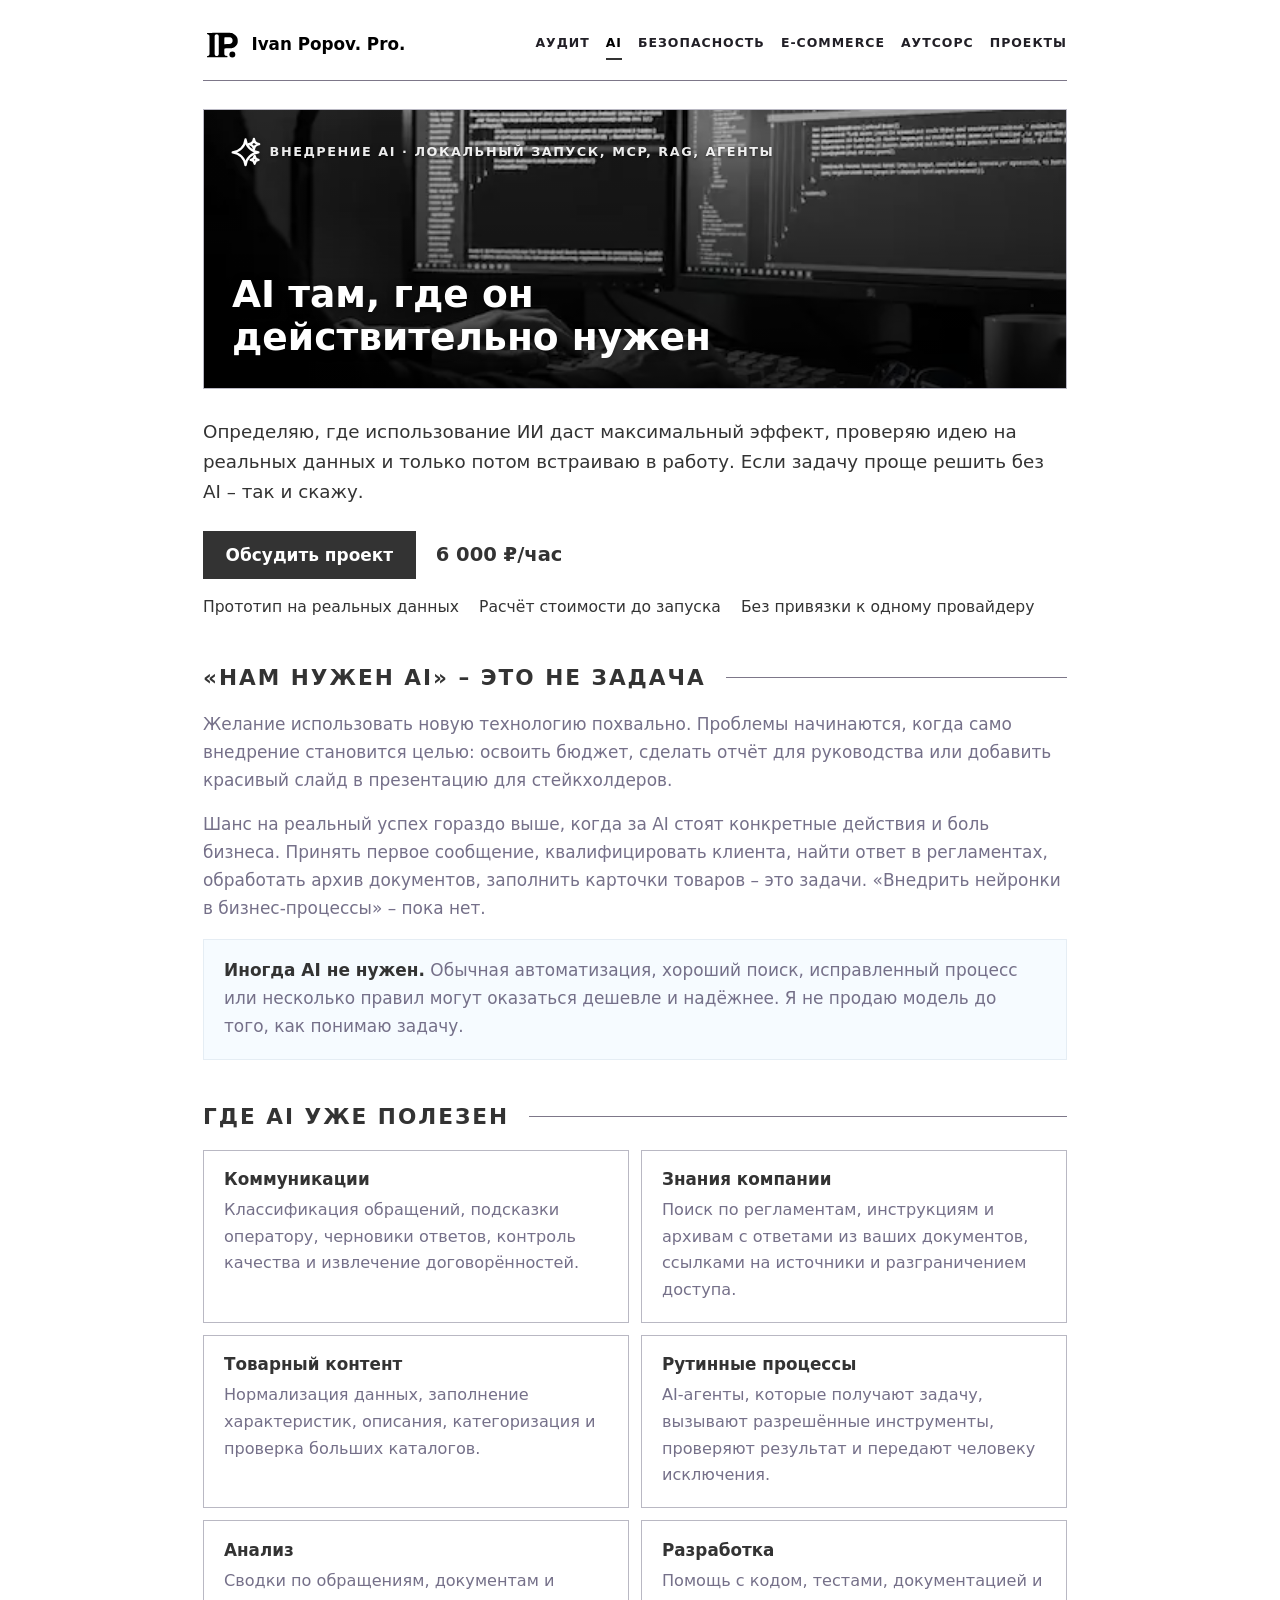
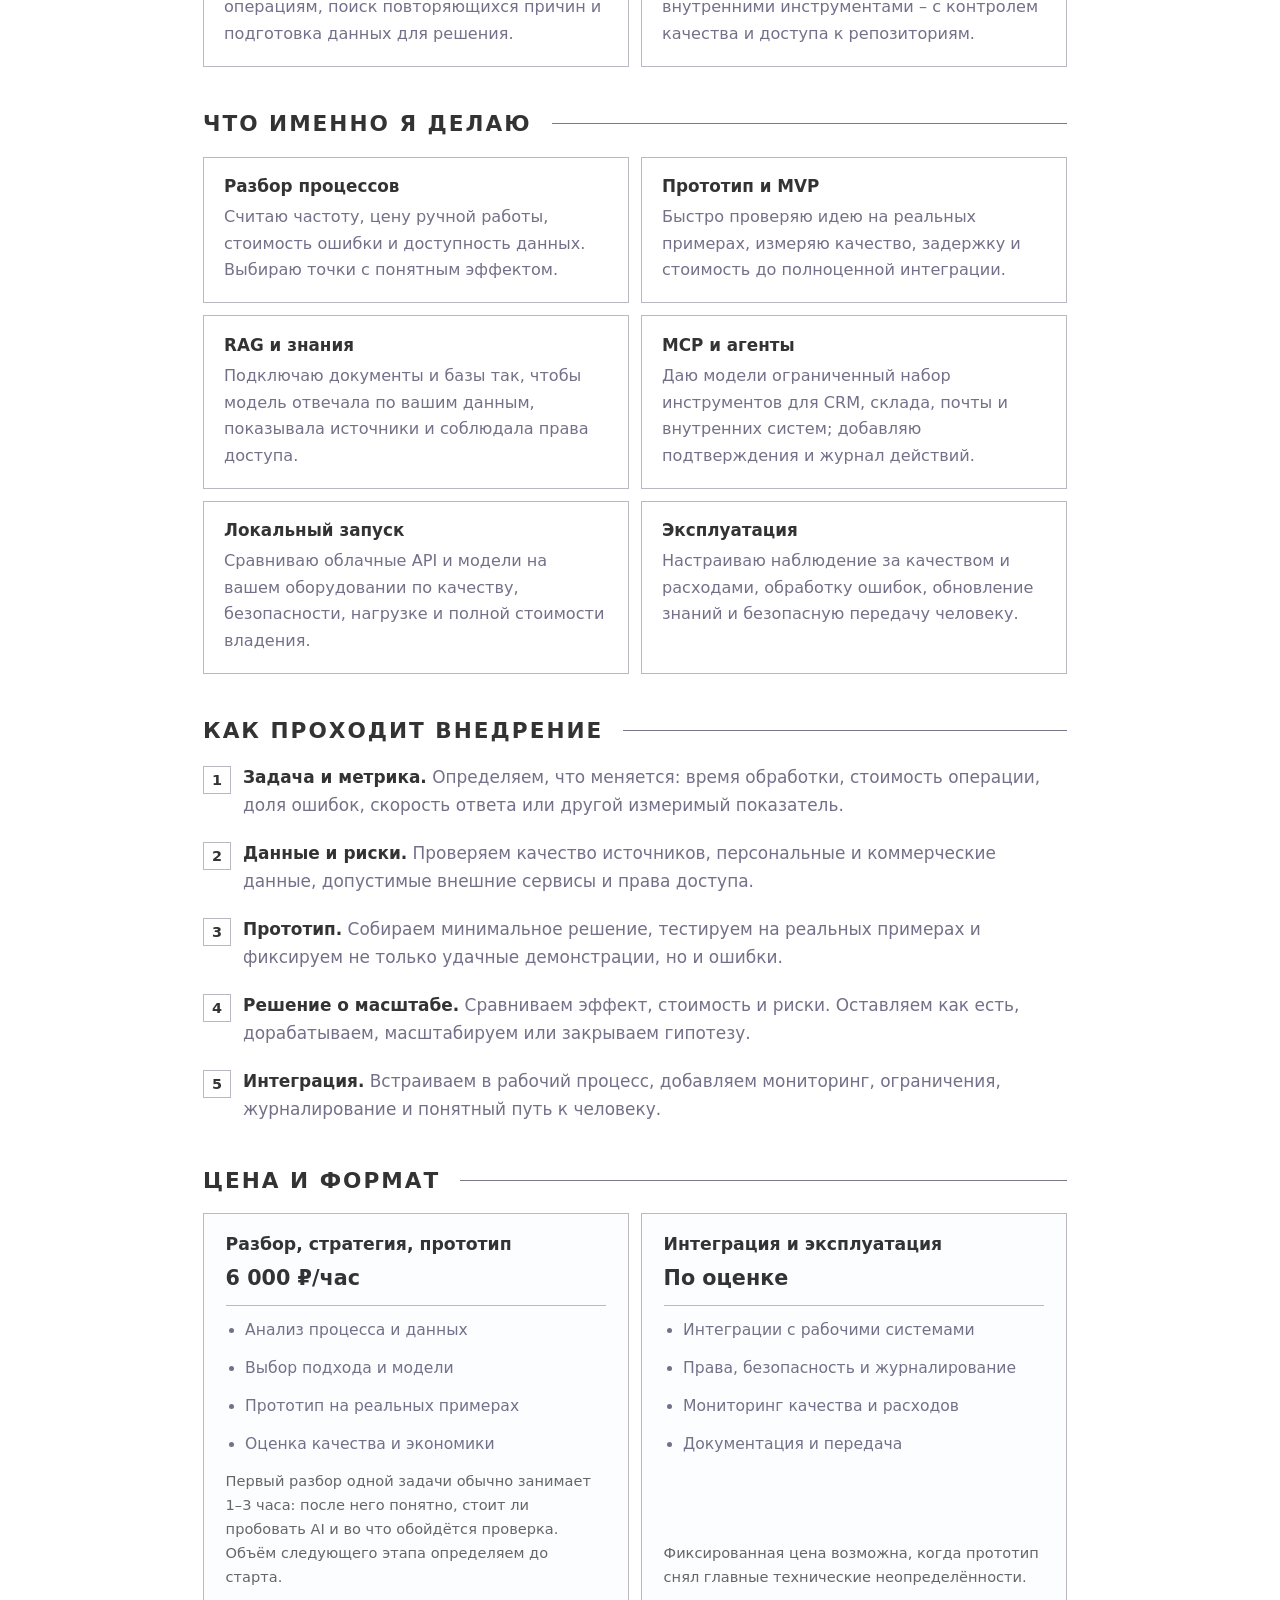
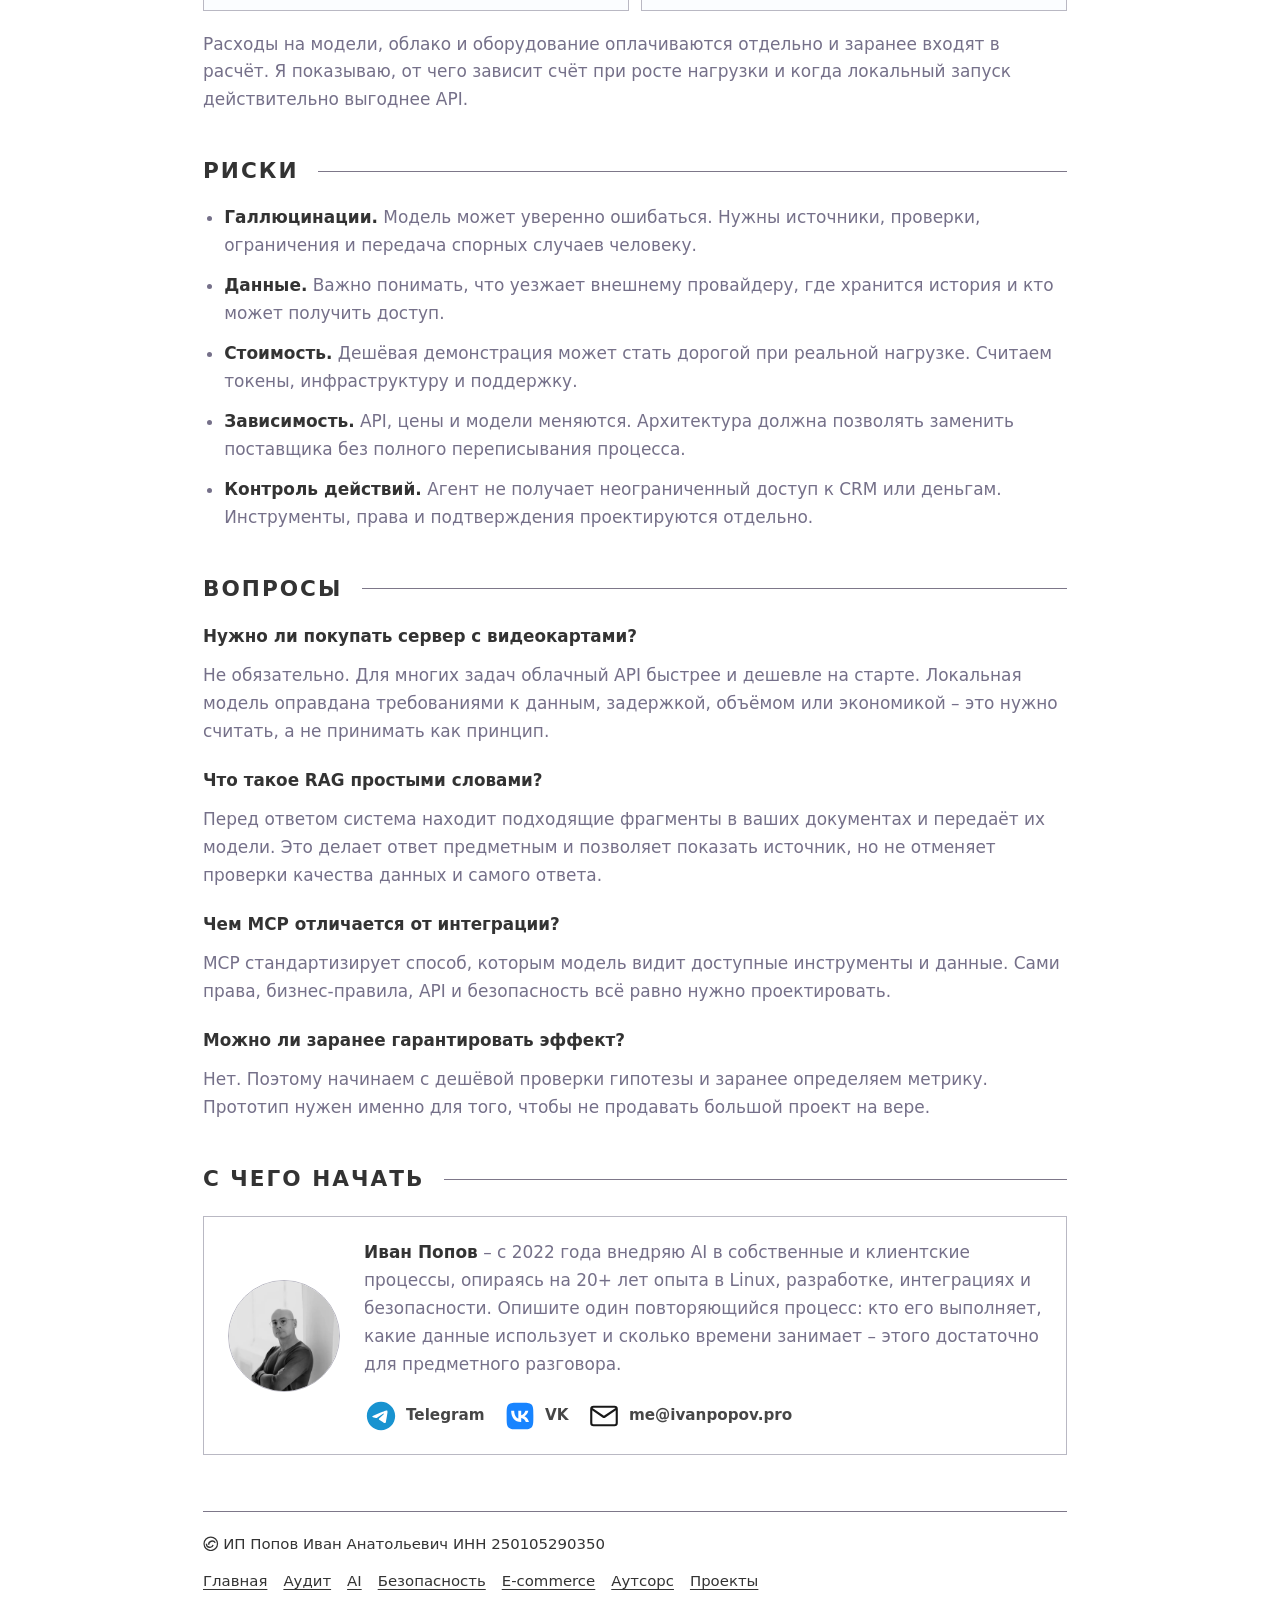
==== ai/index.html @ e6377bc4 "Amend landin texts" ====
<!DOCTYPE html>
<html lang="ru" prefix="og: https://ogp.me/ns#">

<head>
	<meta charset="utf-8">
	<meta name="viewport" content="width=device-width, initial-scale=1, maximum-scale=5">
	<title>AI для бизнеса, который реально работает – ИП Попов</title>
	<meta name="description"
		content="Внедрение ИИ под конкретные бизнес-задачи: сначала анализ сценариев, гипотезы, прототипы и тестирование, и только затем внедрение. Считаем эффект, принимая во внимание не только стоимость и риски, но и дальнейшие планы бизнеса.">
	<meta name="author" content="Иван Анатольевич Попов">
	<meta name="robots" content="noindex, nofollow">
	<link rel="canonical" href="https://ivanpopov.pro/ai/">
	<link rel="icon" href="/favicon.ico?v=9ceaf78d" type="image/x-icon" sizes="any">
	<link rel="apple-touch-icon" href="/static/img/assets/apple-touch-icon.png?v=79300274" sizes="180x180">
	<meta property="og:type" content="website">
	<meta property="og:locale" content="ru_RU">
	<meta property="og:url" content="https://ivanpopov.pro/ai/">
	<meta property="og:title" content="AI для бизнеса: RAG, MCP, агенты под реальные задачи, а не для галочки – ИП Попов">
	<meta property="og:description"
		content="От конкретной бизнес-задачи до работающего AI-инструмента: прототип, данные, интеграция, безопасность и самое главное – экономика.">
	<meta property="og:image" content="https://ivanpopov.pro/static/img/about/og-image-olive-good.jpg">
	<meta property="og:image:type" content="image/jpeg">
	<meta property="og:image:width" content="1200">
	<meta property="og:image:height" content="630">
	<meta property="og:image:alt" content="Иван Попов">
	<meta name="twitter:card" content="summary_large_image">
	<meta name="twitter:title" content="AI для бизнеса – ИП Попов">
	<meta name="twitter:description"
		content="AI: LLM, RAG, MCP и агенты для реальных бизнес-задач, а не просто «чтобы было».">
	<meta name="twitter:image" content="https://ivanpopov.pro/static/img/about/og-image-olive-good.jpg">
	<meta name="twitter:image:alt" content="Иван Попов">
	<link rel="stylesheet" href="/static/css/landing.min.css?v=07a39be1">
</head>

<body>
	<div class="landing-wrap">
		<header class="landing-header">
			<a class="landing-header__brand" href="/">
				<img src="/static/img/assets/ip-dot.svg?v=c075da02" alt="" width="38" height="38" decoding="async">
				<span>Ivan Popov. Pro.</span>
			</a>
			<nav class="landing-header__nav" aria-label="Услуги">
				<a href="/audit/">Аудит</a>
				<a href="/ai/" aria-current="page">AI</a>
				<a href="/security/">Безопасность</a>
				<a href="/ecommerce/">E-commerce</a>
				<a href="/outsource/">Аутсорс</a>
				<a href="/expert/">Проекты</a>
			</nav>
		</header>
		<main>
			<div class="landing-banner">
				<img class="landing-banner__img" src="/static/img/service/sysadmin.webp?v=04595002" alt="" width="640"
					height="320" fetchpriority="high">
				<div class="landing-banner__overlay">
					<div class="landing-banner__top">
						<span class="landing-banner__badge">
							<svg class="landing-banner__icon" xmlns="http://www.w3.org/2000/svg" viewBox="0 0 24 24"
								aria-hidden="true" overflow="visible">
								<g fill="none" stroke="currentColor" stroke-width="2" stroke-linejoin="round">
									<path
										d="M11.6 1.3C12.26 7.24 16.66 11.64 22.6 12.3 16.66 12.96 12.26 17.36 11.6 23.3 10.94 17.36 6.54 12.96 0.6 12.3 6.54 11.64 10.94 7.24 11.6 1.3Z" />
									<path
										d="M18.8 0.7C19.07 3.13 20.87 4.93 23.3 5.2 20.87 5.47 19.07 7.27 18.8 9.7 18.53 7.27 16.73 5.47 14.3 5.2 16.73 4.93 18.53 3.13 18.8 0.7Z" />
									<path
										d="M19.4 15.35C19.6 17.16 20.94 18.5 22.75 18.7 20.94 18.9 19.6 20.24 19.4 22.05 19.2 20.24 17.86 18.9 16.05 18.7 17.86 18.5 19.2 17.16 19.4 15.35Z" />
								</g>
							</svg>
							Внедрение AI · Локальный запуск, MCP, RAG, агенты
						</span>
					</div>
					<h1 class="landing-banner__title">AI там, где он действительно нужен</h1>
				</div>
			</div>

			<section class="landing-section landing-hero">
				<p class="landing-hero__lead">Определяю, где использование ИИ даст максимальный эффект, проверяю идею на
					реальных
					данных и только потом встраиваю в работу. Если задачу проще решить без AI – так и скажу.</p>
				<p class="landing-hero__action">
					<a class="landing-cta" href="https://t.me/ivanpopovpro_bot?start=ai_lead" target="_blank"
						rel="noopener noreferrer">Обсудить проект</a>
					<span class="landing-hero__price">6 000 ₽/час</span>
				</p>
				<div class="landing-meta">
					<span>Прототип на реальных данных</span>
					<span>Расчёт стоимости до запуска</span>
					<span>Без привязки к одному провайдеру</span>
				</div>
			</section>

			<section class="landing-section">
				<h2>«Нам нужен AI» – это не задача</h2>
				<p>Желание использовать новую технологию похвально. Проблемы начинаются, когда само внедрение становится целью:
					освоить бюджет, сделать отчёт для руководства или добавить красивый слайд в презентацию для стейкхолдеров.</p>
				<p>Шанс на реальный успех гораздо выше, когда за AI стоят конкретные действия и боль бизнеса. Принять первое
					сообщение,
					квалифицировать клиента, найти ответ в регламентах, обработать архив документов, заполнить карточки товаров –
					это задачи. «Внедрить нейронки в бизнес-процессы» – пока нет.</p>
				<div class="landing-highlight">
					<p><strong>Иногда AI не нужен.</strong> Обычная автоматизация, хороший поиск, исправленный процесс или
						несколько правил могут оказаться дешевле и надёжнее. Я не продаю модель до того, как понимаю задачу.</p>
				</div>
			</section>

			<section class="landing-section">
				<h2>Где AI уже полезен</h2>
				<div class="landing-cards">
					<article class="landing-card">
						<h3>Коммуникации</h3>
						<p>Классификация обращений, подсказки оператору, черновики ответов, контроль качества и извлечение
							договорённостей.</p>
					</article>
					<article class="landing-card">
						<h3>Знания компании</h3>
						<p>Поиск по регламентам, инструкциям и архивам с ответами из ваших документов, ссылками на источники и
							разграничением доступа.</p>
					</article>
					<article class="landing-card">
						<h3>Товарный контент</h3>
						<p>Нормализация данных, заполнение характеристик, описания, категоризация и проверка больших каталогов.</p>
					</article>
					<article class="landing-card">
						<h3>Рутинные процессы</h3>
						<p>AI-агенты, которые получают задачу, вызывают разрешённые инструменты, проверяют результат и передают
							человеку исключения.</p>
					</article>
					<article class="landing-card">
						<h3>Анализ</h3>
						<p>Сводки по обращениям, документам и операциям, поиск повторяющихся причин и подготовка данных для решения.
						</p>
					</article>
					<article class="landing-card">
						<h3>Разработка</h3>
						<p>Помощь с кодом, тестами, документацией и внутренними инструментами – с контролем качества и доступа к
							репозиториям.</p>
					</article>
				</div>
			</section>

			<section class="landing-section">
				<h2>Что именно я делаю</h2>
				<div class="landing-cards">
					<article class="landing-card">
						<h3>Разбор процессов</h3>
						<p>Считаю частоту, цену ручной работы, стоимость ошибки и доступность данных. Выбираю точки с понятным
							эффектом.</p>
					</article>
					<article class="landing-card">
						<h3>Прототип и MVP</h3>
						<p>Быстро проверяю идею на реальных примерах, измеряю качество, задержку и стоимость до полноценной
							интеграции.</p>
					</article>
					<article class="landing-card">
						<h3>RAG и знания</h3>
						<p>Подключаю документы и базы так, чтобы модель отвечала по вашим данным, показывала источники и соблюдала
							права доступа.</p>
					</article>
					<article class="landing-card">
						<h3>MCP и агенты</h3>
						<p>Даю модели ограниченный набор инструментов для CRM, склада, почты и внутренних систем; добавляю
							подтверждения и журнал действий.</p>
					</article>
					<article class="landing-card">
						<h3>Локальный запуск</h3>
						<p>Сравниваю облачные API и модели на вашем оборудовании по качеству, безопасности, нагрузке и полной
							стоимости владения.</p>
					</article>
					<article class="landing-card">
						<h3>Эксплуатация</h3>
						<p>Настраиваю наблюдение за качеством и расходами, обработку ошибок, обновление знаний и безопасную передачу
							человеку.</p>
					</article>
				</div>
			</section>

			<section class="landing-section">
				<h2>Как проходит внедрение</h2>
				<ol class="landing-steps">
					<li><strong>Задача и метрика.</strong> Определяем, что меняется: время обработки, стоимость операции, доля
						ошибок, скорость ответа или другой измеримый показатель.</li>
					<li><strong>Данные и риски.</strong> Проверяем качество источников, персональные и коммерческие данные,
						допустимые внешние сервисы и права доступа.</li>
					<li><strong>Прототип.</strong> Собираем минимальное решение, тестируем на реальных примерах и фиксируем не
						только удачные демонстрации, но и ошибки.</li>
					<li><strong>Решение о масштабе.</strong> Сравниваем эффект, стоимость и риски. Оставляем как есть,
						дорабатываем, масштабируем или закрываем гипотезу.</li>
					<li><strong>Интеграция.</strong> Встраиваем в рабочий процесс, добавляем мониторинг, ограничения,
						журналирование и понятный путь к человеку.</li>
				</ol>
			</section>

			<section class="landing-section">
				<h2>Цена и формат</h2>
				<div class="landing-package-grid">
					<article class="landing-package">
						<div class="landing-package__head">
							<h3>Разбор, стратегия, прототип</h3>
							<p class="landing-package__price">6 000 ₽/час</p>
						</div>
						<ul class="landing-list">
							<li>Анализ процесса и данных</li>
							<li>Выбор подхода и модели</li>
							<li>Прототип на реальных примерах</li>
							<li>Оценка качества и экономики</li>
						</ul>
						<p class="landing-package__note">Первый разбор одной задачи обычно занимает 1–3 часа: после него понятно,
							стоит ли пробовать AI и во что обойдётся проверка. Объём следующего этапа определяем до старта.</p>
					</article>
					<article class="landing-package">
						<div class="landing-package__head">
							<h3>Интеграция и эксплуатация</h3>
							<p class="landing-package__price">По оценке</p>
						</div>
						<ul class="landing-list">
							<li>Интеграции с рабочими системами</li>
							<li>Права, безопасность и журналирование</li>
							<li>Мониторинг качества и расходов</li>
							<li>Документация и передача</li>
						</ul>
						<p class="landing-package__note">Фиксированная цена возможна, когда прототип снял главные технические
							неопределённости.</p>
					</article>
				</div>
				<p>Расходы на модели, облако и оборудование оплачиваются отдельно и заранее входят в расчёт. Я показываю, от
					чего зависит счёт при росте нагрузки и когда локальный запуск действительно выгоднее API.</p>
			</section>

			<section class="landing-section">
				<h2>Риски</h2>
				<ul class="landing-list">
					<li><strong>Галлюцинации.</strong> Модель может уверенно ошибаться. Нужны источники, проверки, ограничения и
						передача спорных случаев человеку.</li>
					<li><strong>Данные.</strong> Важно понимать, что уезжает внешнему провайдеру, где хранится история и кто может
						получить доступ.</li>
					<li><strong>Стоимость.</strong> Дешёвая демонстрация может стать дорогой при реальной нагрузке. Считаем
						токены, инфраструктуру и поддержку.</li>
					<li><strong>Зависимость.</strong> API, цены и модели меняются. Архитектура должна позволять заменить
						поставщика без полного переписывания процесса.</li>
					<li><strong>Контроль действий.</strong> Агент не получает неограниченный доступ к CRM или деньгам.
						Инструменты, права и подтверждения проектируются отдельно.</li>
				</ul>
			</section>

			<section class="landing-section landing-faq">
				<h2>Вопросы</h2>
				<h3>Нужно ли покупать сервер с видеокартами?</h3>
				<p>Не обязательно. Для многих задач облачный API быстрее и дешевле на старте. Локальная модель оправдана
					требованиями к данным, задержкой, объёмом или экономикой – это нужно считать, а не принимать как принцип.</p>
				<h3>Что такое RAG простыми словами?</h3>
				<p>Перед ответом система находит подходящие фрагменты в ваших документах и передаёт их модели. Это делает ответ
					предметным и позволяет показать источник, но не отменяет проверки качества данных и самого ответа.</p>
				<h3>Чем MCP отличается от интеграции?</h3>
				<p>MCP стандартизирует способ, которым модель видит доступные инструменты и данные. Сами права, бизнес-правила,
					API и безопасность всё равно нужно проектировать.</p>
				<h3>Можно ли заранее гарантировать эффект?</h3>
				<p>Нет. Поэтому начинаем с дешёвой проверки гипотезы и заранее определяем метрику. Прототип нужен именно для
					того, чтобы не продавать большой проект на вере.</p>
			</section>

			<section class="landing-section">
				<h2>С чего начать</h2>
				<div class="landing-author-card">
					<img class="landing-author-card__photo" src="/static/img/about/ip-foto-mobile.webp?v=18b455cd"
						alt="Иван Попов" width="112" height="112" loading="lazy" decoding="async">
					<div class="landing-author-card__body">
						<p><strong>Иван Попов</strong> – с 2022 года внедряю AI в собственные и клиентские процессы, опираясь на 20+
							лет опыта в Linux, разработке, интеграциях и безопасности. Опишите один повторяющийся процесс: кто его
							выполняет, какие данные использует и сколько времени занимает – этого достаточно для предметного
							разговора.</p>
						<div class="landing-social" aria-label="Ссылки для связи">
							<a href="https://t.me/ivanpopovpro_bot?start=ai_talk" target="_blank" rel="noopener noreferrer">
								<img src="/static/img/social/tg.svg?v=d3b80a19" alt="" width="34" height="34" decoding="async">
								<span>Telegram</span>
							</a>
							<a href="https://vk.com/ivanpopovpro" target="_blank" rel="noopener noreferrer">
								<img src="/static/img/social/vk.svg?v=82b84296" alt="" width="34" height="34" decoding="async">
								<span>VK</span>
							</a>
							<a href="mailto:me@ivanpopov.pro?subject=AI-%D0%B7%D0%B0%D0%B4%D0%B0%D1%87%D0%B0" class="ip_mail">
								<img src="/static/img/social/mail.svg?v=9cb2ec4f" alt="" width="34" height="34" decoding="async">
								<span>me@ivanpopov.pro</span>
							</a>
						</div>
					</div>
				</div>
			</section>
		</main>
		<footer class="landing-footer">
			<div class="copyhuy">
				<p><a href="https://copyhuy.net/" target="_blank" aria-label="Копихуй"><svg class="copyhuy__mark"
							xmlns="http://www.w3.org/2000/svg" viewBox="0 0 473 468" width="1em" height="1em" aria-hidden="true"
							focusable="false">
							<path fill-rule="evenodd"
								d="M235 10 A222 222 0 1 1 235 454 A222 222 0 1 1 235 10 Z M235 47 A185 185 0 1 0 235 417 A185 185 0 1 0 235 47 Z" />
							<path d="M83.4 229 A124 124 0 0 0 324.4 277.3 L285.3 264.4 A83 83 0 0 1 124.6 229 Z" />
							<path d="M151.3 264 A128 128 0 0 1 388.5 190.4 L351.7 211.9 A85 85 0 0 0 194.5 264 Z" />
						</svg></a>ИП Попов Иван Анатольевич ИНН 250105290350</p>
			</div>
			<nav aria-label="Навигация">
				<a href="/">Главная</a>
				<a href="/audit/">Аудит</a>
				<a href="/ai/">AI</a>
				<a href="/security/">Безопасность</a>
				<a href="/ecommerce/">E-commerce</a>
				<a href="/outsource/">Аутсорс</a>
				<a href="/expert/">Проекты</a>
			</nav>
		</footer>
	</div>
</body>

</html>
---- static/css/landing.min.css ----
:root{color-scheme:light dark;--bg-color:#fff;--text-main:#333;--text-sub:#757089;--text-muted:#666;--logo-color:#000;--accent:#333;--price-saving:#b42318;--rule-color:#7d7789;--card-border:#b9b8c3;--card-hover-bg:#333;--card-hover-summary:#aaa;--on-accent:#fff;--quote-border:#E5EDF4;--quote-fill:#f6fbff}@media (prefers-color-scheme:dark){:root{--bg-color:#131516;--text-main:#a09c96;--text-sub:#8a8276;--text-muted:#868077;--logo-color:#bab8b6;--accent:#a09c96;--price-saving:#ff766f;--rule-color:#4d5356;--card-border:#353a3c;--card-hover-bg:#1e2222;--card-hover-summary:#8e8a82;--on-accent:#bab8b6;--quote-border:#353a3c;--quote-fill:#131516}}*,*::before,*::after{box-sizing:border-box}html{background-color:var(--bg-color);scrollbar-gutter:stable;scrollbar-width:thin;scrollbar-color:rgba(153,153,153,0.65) transparent}body{margin:0;font-family:system-ui,-apple-system,BlinkMacSystemFont,"Segoe UI",Roboto,Oxygen,Ubuntu,Cantarell,"Helvetica Neue",sans-serif;font-size:clamp(0.95rem,0.9rem + 0.2vw,1.0625rem);line-height:1.65;font-weight:450;color:var(--text-sub);overflow-wrap:break-word}h1,h2,h3,h4,p,ul,ol,li,figure,blockquote,dl,dt,dd{margin:0;padding:0}h1,h2,h3,h4{font-weight:700;line-height:1.2;color:var(--text-main)}ul,ol{padding-left:1.25em}img{max-width:100%;vertical-align:middle}svg{fill:currentcolor}a{color:var(--text-main);text-decoration:underline;text-decoration-color:var(--accent);text-underline-offset:3px;text-decoration-thickness:1px;font-weight:500;transition:color 0.2s ease,text-decoration-color 0.2s ease}a:hover{color:var(--accent);text-decoration-color:transparent}b,strong{color:var(--text-main);font-weight:650}code{font-family:ui-monospace,SFMono-Regular,Menlo,Monaco,Consolas,monospace;font-size:0.9em;padding:0.12em 0.38em;border:1px solid var(--card-border);background:var(--quote-fill);color:var(--text-main)}.icon-quote-left::before,.icon-quote-right::before{content:"";display:inline-block;width:1em;height:1em;background-color:currentColor;vertical-align:-0.125em;mask-repeat:no-repeat;mask-position:center;mask-size:contain;mask-image:url("data:image/svg+xml,%3Csvg xmlns='http://www.w3.org/2000/svg' viewBox='0 0 448 512'%3E%3Cpath d='M0 216C0 149.7 53.7 96 120 96l8 0c13.3 0 24 10.7 24 24l0 16c0 13.3-10.7 24-24 24l-8 0c-30.9 0-56 25.1-56 56l0 8 64 0c35.3 0 64 28.7 64 64l0 64c0 35.3-28.7 64-64 64l-64 0c-35.3 0-64-28.7-64-64l0-32 0-32 0-64zm256 0c0-66.3 53.7-120 120-120l8 0c13.3 0 24 10.7 24 24l0 16c0 13.3-10.7 24-24 24l-8 0c-30.9 0-56 25.1-56 56l0 8 64 0c35.3 0 64 28.7 64 64l0 64c0 35.3-28.7 64-64 64l-64 0c-35.3 0-64-28.7-64-64l0-32 0-32 0-64z'/%3E%3C/svg%3E")}.icon-quote-right::before{transform:rotate(180deg)}.landing-wrap{width:min(54rem,calc(100% - 2rem));margin:0 auto;padding:0.75rem 0 3rem}.landing-header{display:flex;flex-wrap:wrap;align-items:center;justify-content:space-between;gap:0.75rem 1.5rem;padding:0.85rem 0 1rem;border-bottom:1px solid var(--rule-color);margin-bottom:1.75rem}.landing-header__brand{display:inline-flex;align-items:center;gap:0.65rem;text-decoration:none;color:var(--logo-color);font-weight:750;font-size:1.05rem;white-space:nowrap}.landing-header__brand:hover{color:var(--logo-color);opacity:0.85}.landing-header__brand img{width:38px;height:38px;border-radius:4px}.landing-header__nav{display:flex;flex-wrap:wrap;align-items:center;gap:0.35rem 1rem}.landing-header__nav a{text-decoration:none;text-transform:uppercase;font-size:0.78rem;font-weight:600;letter-spacing:0.08em;color:color-mix(in srgb,var(--logo-color) 72%,var(--text-sub));padding:0.25rem 0;border-bottom:2px solid transparent;transition:color 0.2s ease,border-color 0.2s ease}.landing-header__nav a:hover{color:var(--logo-color)}.landing-header__nav a[aria-current="page"]{color:var(--logo-color);font-weight:750;border-bottom-color:var(--text-main)}.landing-banner{position:relative;width:100%;aspect-ratio:2 / 1;max-height:280px;overflow:hidden;border:1px solid var(--card-border);margin-bottom:1.75rem;background:#131516}.landing-banner__img{display:block;width:100%;height:100%;object-fit:cover;object-position:center}.landing-banner::after{content:"";position:absolute;inset:0;background:linear-gradient( to top,rgba(0,0,0,0.82) 0%,rgba(0,0,0,0.38) 55%,rgba(0,0,0,0.22) 100% );pointer-events:none}.landing-banner__overlay{position:absolute;inset:0;z-index:1;display:flex;flex-direction:column;justify-content:space-between;padding:clamp(1rem,2.5vw,1.75rem);color:#fff}.landing-banner__top{display:flex;align-items:center;justify-content:space-between;gap:1rem}.landing-banner__badge{display:inline-flex;align-items:center;gap:0.6rem;font-size:0.8rem;font-weight:700;letter-spacing:0.12em;text-transform:uppercase;color:rgba(255,255,255,0.92);text-shadow:0 1px 3px rgba(0,0,0,0.6)}.landing-banner__icon{width:28px;height:28px;flex-shrink:0;color:#fff;filter:drop-shadow(0 1px 3px rgba(0,0,0,0.5))}.landing-banner__title{font-size:clamp(1.5rem,1.2rem + 1.6vw,2.35rem);font-weight:750;line-height:1.15;color:#fff;text-shadow:0 2px 8px rgba(0,0,0,0.65);max-width:40rem}.landing-section{margin:2.75rem 0}.landing-section>* + *{margin-top:1rem}.landing-hero{margin-top:0}.landing-hero h1{font-size:clamp(1.75rem,1.4rem + 1.6vw,2.5rem);margin-bottom:1rem}.landing-hero__lead{font-size:1.08em;line-height:1.65;color:var(--text-main)}.landing-hero__action{display:flex;flex-wrap:wrap;align-items:center;gap:0.85rem 1.25rem;margin-top:1.5rem}.landing-cta{display:inline-flex;align-items:center;justify-content:center;gap:0.5rem;padding:0.75rem 1.35rem;background:var(--text-main);color:var(--bg-color);border:1px solid var(--text-main);text-decoration:none;font-weight:650;line-height:1.3;transition:background-color 0.2s ease,color 0.2s ease,opacity 0.2s ease}.landing-cta:hover{color:var(--bg-color);opacity:0.88}.landing-hero__price{color:var(--text-main);font-size:1.15em;font-weight:700;font-variant-numeric:tabular-nums}.landing-note{color:var(--text-muted);font-size:0.92em}.landing-kicker{color:var(--text-muted);font-size:0.82em;font-weight:700;letter-spacing:0.1em;text-transform:uppercase}.landing-meta{display:flex;flex-wrap:wrap;gap:0.5rem 1.25rem;color:var(--text-main);font-size:0.92em}.landing-meta span{white-space:nowrap}.landing-section>h2{display:flex;align-items:center;gap:1.25rem;font-size:clamp(1.1rem,1rem + 0.45vw,1.35rem);text-transform:uppercase;font-weight:650;letter-spacing:2px;color:var(--text-main);margin-bottom:1.25rem}.landing-section>h2::after{content:"";flex:1 1 2rem;height:1px;background-color:var(--rule-color)}.landing-section h3{font-size:1.05rem;font-weight:650;margin-top:1.25rem}.landing-checks h3{margin-bottom:0.35rem}.landing-list li + li,.landing-list li>p{margin-top:0.75rem}.landing-cards{display:grid;grid-template-columns:repeat(2,minmax(0,1fr));gap:0.75rem;margin:1.25rem 0}.landing-card{padding:1.15rem 1.25rem;border:1px solid var(--card-border);transition:border-color 0.2s ease,background-color 0.2s ease}.landing-card>* + *{margin-top:0.5rem}.landing-card:last-child:nth-child(odd),.landing-related a:last-child:nth-child(odd){grid-column:1 / -1}.landing-card h3{margin-top:0}.landing-card p{font-size:0.95em}.landing-package-grid{display:grid;grid-template-columns:repeat(2,minmax(0,1fr));gap:0.75rem;margin:1.25rem 0}.landing-package{display:flex;flex-direction:column;padding:1.25rem 1.35rem;border:1px solid var(--card-border);background:color-mix(in srgb,var(--quote-fill) 45%,var(--bg-color))}.landing-package:last-child:nth-child(odd){grid-column:1 / -1}.landing-package>* + *{margin-top:0.75rem}.landing-package__head{display:flex;flex-wrap:wrap;align-items:baseline;justify-content:space-between;gap:0.35rem 1rem;padding-bottom:0.65rem;border-bottom:1px solid var(--card-border)}.landing-package h3{margin-top:0;font-size:1.08rem}.landing-package__price{color:var(--text-main);font-size:1.22em;font-weight:750;font-variant-numeric:tabular-nums;white-space:nowrap}.landing-package__head .landing-package__price{margin-top:0}.landing-package .landing-package__anchor{margin-top:0.25rem;color:var(--price-saving);font-size:0.84em;font-weight:650;font-variant-numeric:tabular-nums}.landing-package .landing-list{font-size:0.92em}.landing-package__note{margin-top:auto;padding-top:0.75rem;color:var(--text-muted);font-size:0.86em}.landing-steps{list-style:none;padding:0;counter-reset:landing-step}.landing-steps li{position:relative;padding-left:2.5rem;counter-increment:landing-step}.landing-steps li::before{content:counter(landing-step);position:absolute;top:0.15rem;left:0;width:1.75rem;height:1.75rem;border:1px solid var(--card-border);color:var(--text-main);font-size:0.85em;font-weight:700;line-height:1.65rem;text-align:center}.landing-steps li + li{margin-top:1.25rem}.landing-highlight{padding:1.1rem 1.25rem;border:1px solid var(--quote-border);background:var(--quote-fill)}.landing-highlight>* + *{margin-top:0.75rem}.landing-related{display:grid;grid-template-columns:repeat(2,minmax(0,1fr));gap:0.75rem;margin:1.25rem 0}.landing-related a{display:block;height:100%;padding:1rem 1.15rem;border:1px solid var(--card-border);text-decoration:none;transition:background-color 0.2s ease,border-color 0.2s ease,color 0.2s ease}.landing-related strong,.landing-related span{display:block}.landing-related span{margin-top:0.25rem;color:var(--text-muted);font-size:0.88em;transition:color 0.2s ease}.landing-related a:hover{background-color:var(--card-hover-bg);border-color:var(--card-hover-bg)}.landing-related a:hover strong{color:var(--on-accent)}.landing-related a:hover span{color:var(--card-hover-summary)}.landing-table-wrap{overflow-x:auto;margin:1.25rem 0;border:1px solid var(--card-border)}.landing-table{width:100%;border-collapse:collapse;font-size:0.95em}.landing-table th,.landing-table td{text-align:left;vertical-align:top;padding:0.75rem 0.9rem;border-bottom:1px solid var(--card-border)}.landing-table th{color:var(--text-main);font-weight:600}.landing-table tr:last-child th,.landing-table tr:last-child td{border-bottom:0}.landing-testimonial{position:relative;padding-top:14px;margin:1.75rem 0}.landing-quote{position:relative;margin:0 0 28px;padding:24px 28px;border:2px solid var(--quote-border);background:transparent}.landing-quote::before{position:absolute;content:"";height:0;width:0;top:100%;left:50px;border:solid transparent;border-top-color:var(--quote-border);border-width:18px 18px 0 0}.landing-quote::after{position:absolute;content:"";top:100%;left:50px;height:0;width:0;border:solid transparent;border-top-color:var(--bg-color);border-width:13px 13px 0 0;margin-left:2px}.landing-quote i{position:absolute;z-index:1;font-size:28px;top:-27px;left:50px;color:var(--quote-border)}.landing-quote i.icon-quote-right{top:auto;left:auto;right:50px;bottom:-27px}.landing-quote p + p{margin-top:0.75rem}.landing-quote footer{margin-top:0.85rem;color:var(--text-main);font-size:0.95em}.landing-testimonial__author{display:flex;align-items:center;padding-left:20px}.landing-testimonial__avatar{width:56px;height:56px;flex:0 0 56px;border-radius:50%;object-fit:cover}.landing-testimonial__info{padding-left:16px;min-width:0}.landing-testimonial__info span{display:block;font-size:0.875rem}.landing-testimonial__info span:first-child{font-size:1rem;margin-bottom:2px;font-weight:600;color:var(--text-main)}.landing-author-card{display:grid;grid-template-columns:112px minmax(0,1fr);gap:1.5rem;align-items:center;padding:1.35rem 1.5rem;border:1px solid var(--card-border);margin:1.5rem 0}.landing-author-card__photo{width:112px;height:112px;border-radius:50%;object-fit:cover;object-position:center 25%;border:1px solid var(--card-border)}.landing-author-card__body>* + *{margin-top:0.65rem}.landing-social{display:flex;flex-wrap:wrap;align-items:center;gap:1.15rem;margin-top:1.25rem}.landing-social a{display:inline-flex;align-items:center;gap:0.5rem;text-decoration:none;color:var(--text-main);font-weight:600;font-size:0.95rem;opacity:0.9;transition:transform 0.2s ease,opacity 0.2s ease}.landing-social a:hover{transform:translateY(-1px);opacity:1}.landing-social img{width:34px;height:34px;display:block}@media (prefers-color-scheme:dark){.landing-social a.ip_mail img{filter:invert(1)}}.landing-alert{margin:1.75rem 0;padding:1.1rem 1.25rem;border-left:3px solid #d97706;border-top:1px solid var(--quote-border);border-right:1px solid var(--quote-border);border-bottom:1px solid var(--quote-border);background:var(--quote-fill)}.landing-alert p + p{margin-top:0.75rem}.landing-faq h3{margin-top:1.5rem}.landing-footer{margin-top:3.5rem;padding-top:1.25rem;border-top:1px solid var(--rule-color);color:var(--text-muted);font-size:0.88em;display:flex;flex-wrap:wrap;align-items:center;justify-content:space-between;gap:0.75rem 1.5rem}.landing-footer nav{display:flex;flex-wrap:wrap;gap:0.4rem 1rem}.landing-footer .copyhuy{color:var(--text-main)}.landing-footer .copyhuy a{text-decoration:none}.landing-footer .copyhuy__mark{display:inline-block;width:1.05em;height:1.05em;margin-inline-end:0.3em;vertical-align:-0.15em;fill:var(--text-main)}:focus-visible{outline:2px solid var(--text-main);outline-offset:3px}@media (max-width:640px){.landing-cards,.landing-package-grid,.landing-related{grid-template-columns:1fr}.landing-author-card{grid-template-columns:1fr;text-align:left}.landing-author-card__photo{width:84px;height:84px}.landing-banner{aspect-ratio:16 / 10}}@media (max-width:420px){.landing-wrap{width:calc(100% - 1.5rem)}.landing-cta{width:100%;text-align:center}}
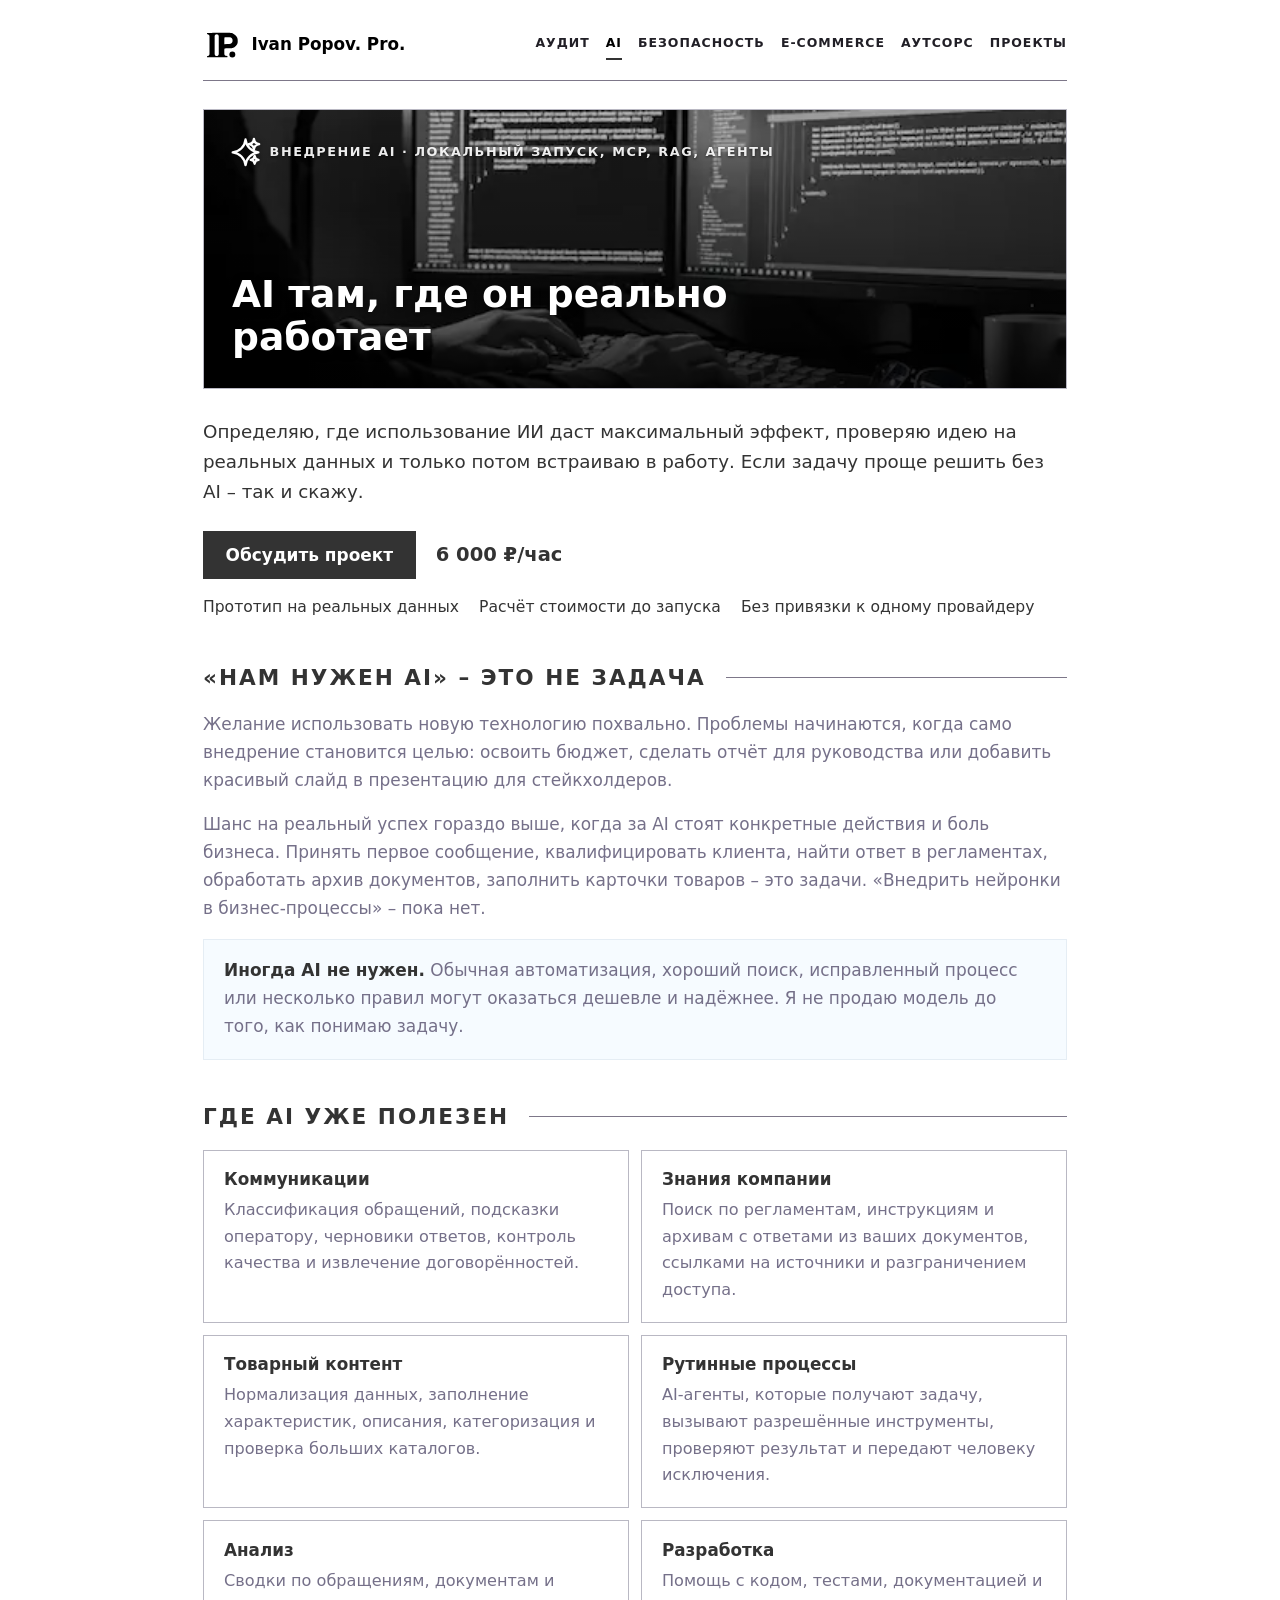
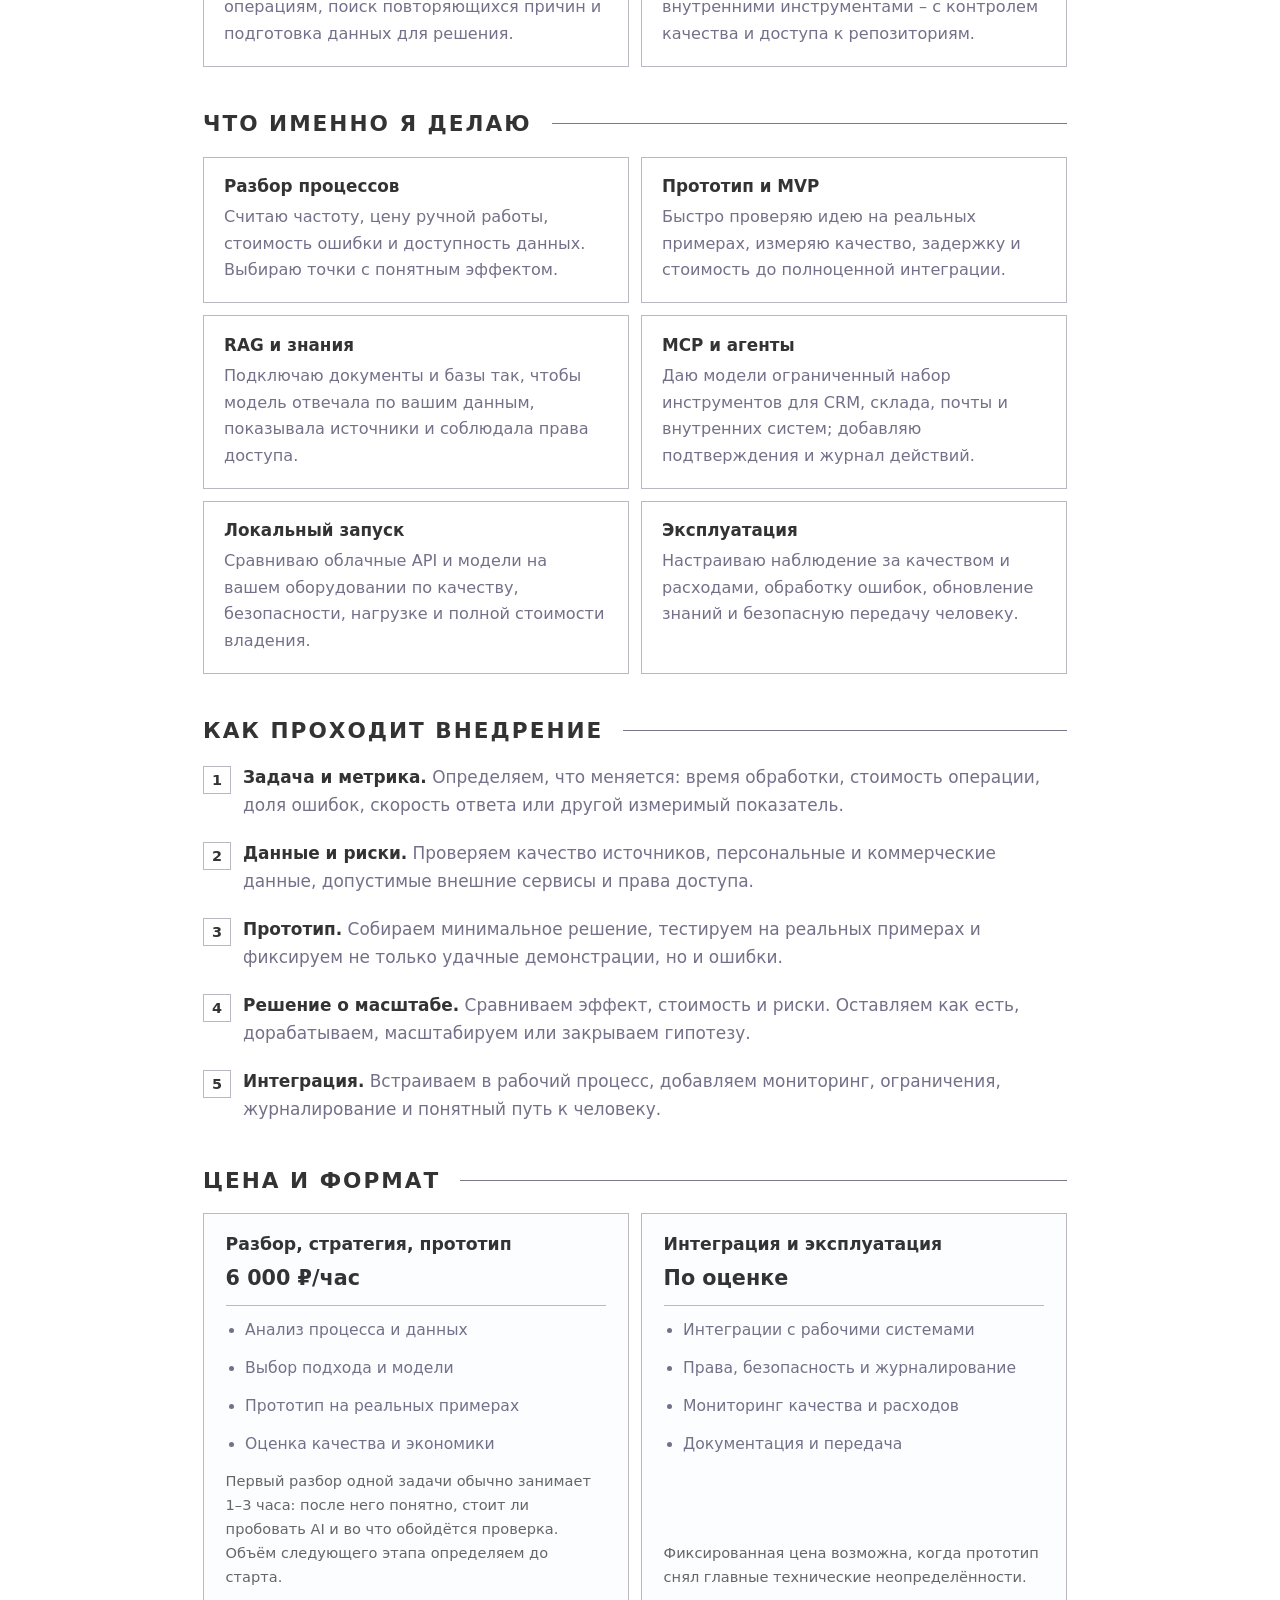
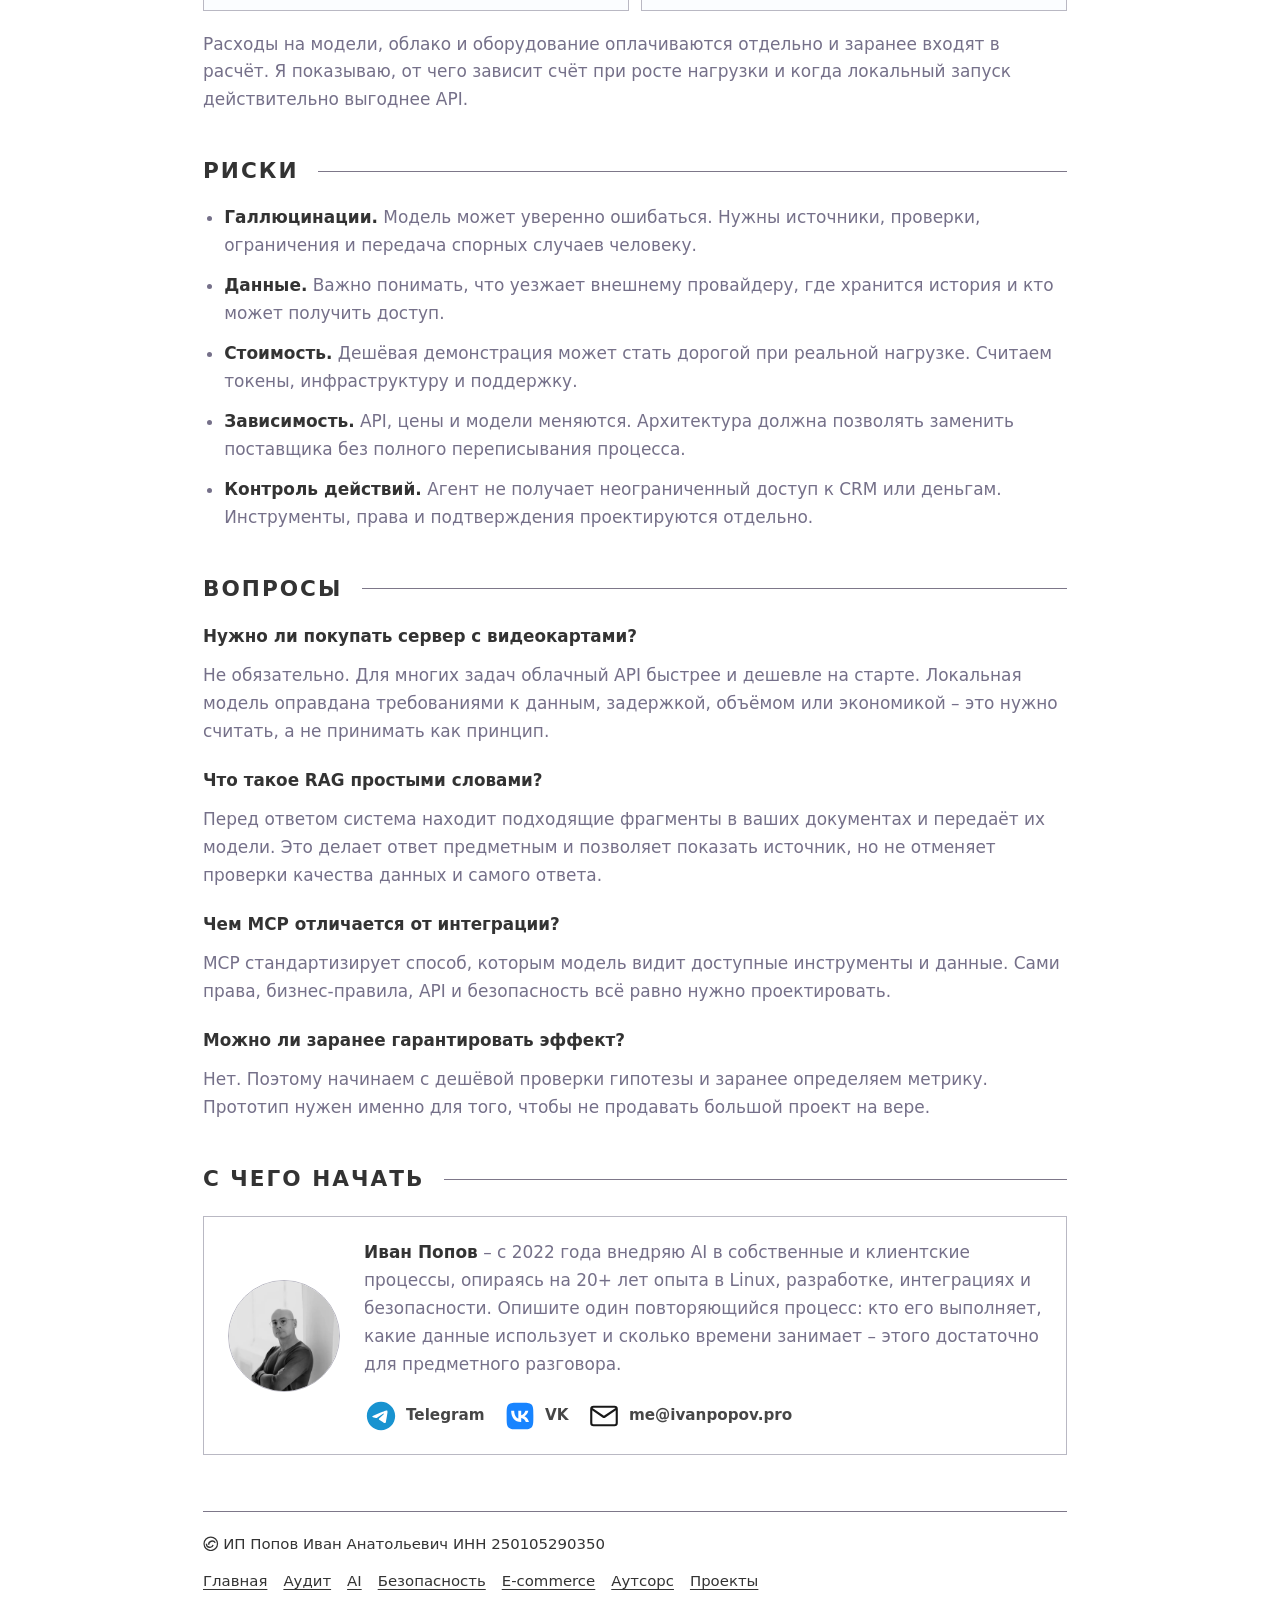
==== commit 90110dc3: "Update titles" ====
--- a/ai/index.html
+++ b/ai/index.html
@@ -8,7 +8,6 @@
 	<meta name="description"
 		content="Внедрение ИИ под конкретные бизнес-задачи: сначала анализ сценариев, гипотезы, прототипы и тестирование, и только затем внедрение. Считаем эффект, принимая во внимание не только стоимость и риски, но и дальнейшие планы бизнеса.">
 	<meta name="author" content="Иван Анатольевич Попов">
-	<meta name="robots" content="noindex, nofollow">
 	<link rel="canonical" href="https://ivanpopov.pro/ai/">
 	<link rel="icon" href="/favicon.ico?v=9ceaf78d" type="image/x-icon" sizes="any">
 	<link rel="apple-touch-icon" href="/static/img/assets/apple-touch-icon.png?v=79300274" sizes="180x180">
@@ -29,7 +28,7 @@
 		content="AI: LLM, RAG, MCP и агенты для реальных бизнес-задач, а не просто «чтобы было».">
 	<meta name="twitter:image" content="https://ivanpopov.pro/static/img/about/og-image-olive-good.jpg">
 	<meta name="twitter:image:alt" content="Иван Попов">
-	<link rel="stylesheet" href="/static/css/landing.min.css?v=07a39be1">
+	<link rel="stylesheet" href="/static/css/landing.min.css?v=f9642c99">
 </head>
 
 <body>
@@ -69,7 +68,7 @@
 							Внедрение AI · Локальный запуск, MCP, RAG, агенты
 						</span>
 					</div>
-					<h1 class="landing-banner__title">AI там, где он действительно нужен</h1>
+					<h1 class="landing-banner__title">AI там, где он реально работает</h1>
 				</div>
 			</div>
 
--- a/static/css/landing.min.css
+++ b/static/css/landing.min.css
@@ -1 +1 @@
-:root{color-scheme:light dark;--bg-color:#fff;--text-main:#333;--text-sub:#757089;--text-muted:#666;--logo-color:#000;--accent:#333;--price-saving:#b42318;--rule-color:#7d7789;--card-border:#b9b8c3;--card-hover-bg:#333;--card-hover-summary:#aaa;--on-accent:#fff;--quote-border:#E5EDF4;--quote-fill:#f6fbff}@media (prefers-color-scheme:dark){:root{--bg-color:#131516;--text-main:#a09c96;--text-sub:#8a8276;--text-muted:#868077;--logo-color:#bab8b6;--accent:#a09c96;--price-saving:#ff766f;--rule-color:#4d5356;--card-border:#353a3c;--card-hover-bg:#1e2222;--card-hover-summary:#8e8a82;--on-accent:#bab8b6;--quote-border:#353a3c;--quote-fill:#131516}}*,*::before,*::after{box-sizing:border-box}html{background-color:var(--bg-color);scrollbar-gutter:stable;scrollbar-width:thin;scrollbar-color:rgba(153,153,153,0.65) transparent}body{margin:0;font-family:system-ui,-apple-system,BlinkMacSystemFont,"Segoe UI",Roboto,Oxygen,Ubuntu,Cantarell,"Helvetica Neue",sans-serif;font-size:clamp(0.95rem,0.9rem + 0.2vw,1.0625rem);line-height:1.65;font-weight:450;color:var(--text-sub);overflow-wrap:break-word}h1,h2,h3,h4,p,ul,ol,li,figure,blockquote,dl,dt,dd{margin:0;padding:0}h1,h2,h3,h4{font-weight:700;line-height:1.2;color:var(--text-main)}ul,ol{padding-left:1.25em}img{max-width:100%;vertical-align:middle}svg{fill:currentcolor}a{color:var(--text-main);text-decoration:underline;text-decoration-color:var(--accent);text-underline-offset:3px;text-decoration-thickness:1px;font-weight:500;transition:color 0.2s ease,text-decoration-color 0.2s ease}a:hover{color:var(--accent);text-decoration-color:transparent}b,strong{color:var(--text-main);font-weight:650}code{font-family:ui-monospace,SFMono-Regular,Menlo,Monaco,Consolas,monospace;font-size:0.9em;padding:0.12em 0.38em;border:1px solid var(--card-border);background:var(--quote-fill);color:var(--text-main)}.icon-quote-left::before,.icon-quote-right::before{content:"";display:inline-block;width:1em;height:1em;background-color:currentColor;vertical-align:-0.125em;mask-repeat:no-repeat;mask-position:center;mask-size:contain;mask-image:url("data:image/svg+xml,%3Csvg xmlns='http://www.w3.org/2000/svg' viewBox='0 0 448 512'%3E%3Cpath d='M0 216C0 149.7 53.7 96 120 96l8 0c13.3 0 24 10.7 24 24l0 16c0 13.3-10.7 24-24 24l-8 0c-30.9 0-56 25.1-56 56l0 8 64 0c35.3 0 64 28.7 64 64l0 64c0 35.3-28.7 64-64 64l-64 0c-35.3 0-64-28.7-64-64l0-32 0-32 0-64zm256 0c0-66.3 53.7-120 120-120l8 0c13.3 0 24 10.7 24 24l0 16c0 13.3-10.7 24-24 24l-8 0c-30.9 0-56 25.1-56 56l0 8 64 0c35.3 0 64 28.7 64 64l0 64c0 35.3-28.7 64-64 64l-64 0c-35.3 0-64-28.7-64-64l0-32 0-32 0-64z'/%3E%3C/svg%3E")}.icon-quote-right::before{transform:rotate(180deg)}.landing-wrap{width:min(54rem,calc(100% - 2rem));margin:0 auto;padding:0.75rem 0 3rem}.landing-header{display:flex;flex-wrap:wrap;align-items:center;justify-content:space-between;gap:0.75rem 1.5rem;padding:0.85rem 0 1rem;border-bottom:1px solid var(--rule-color);margin-bottom:1.75rem}.landing-header__brand{display:inline-flex;align-items:center;gap:0.65rem;text-decoration:none;color:var(--logo-color);font-weight:750;font-size:1.05rem;white-space:nowrap}.landing-header__brand:hover{color:var(--logo-color);opacity:0.85}.landing-header__brand img{width:38px;height:38px;border-radius:4px}.landing-header__nav{display:flex;flex-wrap:wrap;align-items:center;gap:0.35rem 1rem}.landing-header__nav a{text-decoration:none;text-transform:uppercase;font-size:0.78rem;font-weight:600;letter-spacing:0.08em;color:color-mix(in srgb,var(--logo-color) 72%,var(--text-sub));padding:0.25rem 0;border-bottom:2px solid transparent;transition:color 0.2s ease,border-color 0.2s ease}.landing-header__nav a:hover{color:var(--logo-color)}.landing-header__nav a[aria-current="page"]{color:var(--logo-color);font-weight:750;border-bottom-color:var(--text-main)}.landing-banner{position:relative;width:100%;aspect-ratio:2 / 1;max-height:280px;overflow:hidden;border:1px solid var(--card-border);margin-bottom:1.75rem;background:#131516}.landing-banner__img{display:block;width:100%;height:100%;object-fit:cover;object-position:center}.landing-banner::after{content:"";position:absolute;inset:0;background:linear-gradient( to top,rgba(0,0,0,0.82) 0%,rgba(0,0,0,0.38) 55%,rgba(0,0,0,0.22) 100% );pointer-events:none}.landing-banner__overlay{position:absolute;inset:0;z-index:1;display:flex;flex-direction:column;justify-content:space-between;padding:clamp(1rem,2.5vw,1.75rem);color:#fff}.landing-banner__top{display:flex;align-items:center;justify-content:space-between;gap:1rem}.landing-banner__badge{display:inline-flex;align-items:center;gap:0.6rem;font-size:0.8rem;font-weight:700;letter-spacing:0.12em;text-transform:uppercase;color:rgba(255,255,255,0.92);text-shadow:0 1px 3px rgba(0,0,0,0.6)}.landing-banner__icon{width:28px;height:28px;flex-shrink:0;color:#fff;filter:drop-shadow(0 1px 3px rgba(0,0,0,0.5))}.landing-banner__title{font-size:clamp(1.5rem,1.2rem + 1.6vw,2.35rem);font-weight:750;line-height:1.15;color:#fff;text-shadow:0 2px 8px rgba(0,0,0,0.65);max-width:40rem}.landing-section{margin:2.75rem 0}.landing-section>* + *{margin-top:1rem}.landing-hero{margin-top:0}.landing-hero h1{font-size:clamp(1.75rem,1.4rem + 1.6vw,2.5rem);margin-bottom:1rem}.landing-hero__lead{font-size:1.08em;line-height:1.65;color:var(--text-main)}.landing-hero__action{display:flex;flex-wrap:wrap;align-items:center;gap:0.85rem 1.25rem;margin-top:1.5rem}.landing-cta{display:inline-flex;align-items:center;justify-content:center;gap:0.5rem;padding:0.75rem 1.35rem;background:var(--text-main);color:var(--bg-color);border:1px solid var(--text-main);text-decoration:none;font-weight:650;line-height:1.3;transition:background-color 0.2s ease,color 0.2s ease,opacity 0.2s ease}.landing-cta:hover{color:var(--bg-color);opacity:0.88}.landing-hero__price{color:var(--text-main);font-size:1.15em;font-weight:700;font-variant-numeric:tabular-nums}.landing-note{color:var(--text-muted);font-size:0.92em}.landing-kicker{color:var(--text-muted);font-size:0.82em;font-weight:700;letter-spacing:0.1em;text-transform:uppercase}.landing-meta{display:flex;flex-wrap:wrap;gap:0.5rem 1.25rem;color:var(--text-main);font-size:0.92em}.landing-meta span{white-space:nowrap}.landing-section>h2{display:flex;align-items:center;gap:1.25rem;font-size:clamp(1.1rem,1rem + 0.45vw,1.35rem);text-transform:uppercase;font-weight:650;letter-spacing:2px;color:var(--text-main);margin-bottom:1.25rem}.landing-section>h2::after{content:"";flex:1 1 2rem;height:1px;background-color:var(--rule-color)}.landing-section h3{font-size:1.05rem;font-weight:650;margin-top:1.25rem}.landing-checks h3{margin-bottom:0.35rem}.landing-list li + li,.landing-list li>p{margin-top:0.75rem}.landing-cards{display:grid;grid-template-columns:repeat(2,minmax(0,1fr));gap:0.75rem;margin:1.25rem 0}.landing-card{padding:1.15rem 1.25rem;border:1px solid var(--card-border);transition:border-color 0.2s ease,background-color 0.2s ease}.landing-card>* + *{margin-top:0.5rem}.landing-card:last-child:nth-child(odd),.landing-related a:last-child:nth-child(odd){grid-column:1 / -1}.landing-card h3{margin-top:0}.landing-card p{font-size:0.95em}.landing-package-grid{display:grid;grid-template-columns:repeat(2,minmax(0,1fr));gap:0.75rem;margin:1.25rem 0}.landing-package{display:flex;flex-direction:column;padding:1.25rem 1.35rem;border:1px solid var(--card-border);background:color-mix(in srgb,var(--quote-fill) 45%,var(--bg-color))}.landing-package:last-child:nth-child(odd){grid-column:1 / -1}.landing-package>* + *{margin-top:0.75rem}.landing-package__head{display:flex;flex-wrap:wrap;align-items:baseline;justify-content:space-between;gap:0.35rem 1rem;padding-bottom:0.65rem;border-bottom:1px solid var(--card-border)}.landing-package h3{margin-top:0;font-size:1.08rem}.landing-package__price{color:var(--text-main);font-size:1.22em;font-weight:750;font-variant-numeric:tabular-nums;white-space:nowrap}.landing-package__head .landing-package__price{margin-top:0}.landing-package .landing-package__anchor{margin-top:0.25rem;color:var(--price-saving);font-size:0.84em;font-weight:650;font-variant-numeric:tabular-nums}.landing-package .landing-list{font-size:0.92em}.landing-package__note{margin-top:auto;padding-top:0.75rem;color:var(--text-muted);font-size:0.86em}.landing-steps{list-style:none;padding:0;counter-reset:landing-step}.landing-steps li{position:relative;padding-left:2.5rem;counter-increment:landing-step}.landing-steps li::before{content:counter(landing-step);position:absolute;top:0.15rem;left:0;width:1.75rem;height:1.75rem;border:1px solid var(--card-border);color:var(--text-main);font-size:0.85em;font-weight:700;line-height:1.65rem;text-align:center}.landing-steps li + li{margin-top:1.25rem}.landing-highlight{padding:1.1rem 1.25rem;border:1px solid var(--quote-border);background:var(--quote-fill)}.landing-highlight>* + *{margin-top:0.75rem}.landing-related{display:grid;grid-template-columns:repeat(2,minmax(0,1fr));gap:0.75rem;margin:1.25rem 0}.landing-related a{display:block;height:100%;padding:1rem 1.15rem;border:1px solid var(--card-border);text-decoration:none;transition:background-color 0.2s ease,border-color 0.2s ease,color 0.2s ease}.landing-related strong,.landing-related span{display:block}.landing-related span{margin-top:0.25rem;color:var(--text-muted);font-size:0.88em;transition:color 0.2s ease}.landing-related a:hover{background-color:var(--card-hover-bg);border-color:var(--card-hover-bg)}.landing-related a:hover strong{color:var(--on-accent)}.landing-related a:hover span{color:var(--card-hover-summary)}.landing-table-wrap{overflow-x:auto;margin:1.25rem 0;border:1px solid var(--card-border)}.landing-table{width:100%;border-collapse:collapse;font-size:0.95em}.landing-table th,.landing-table td{text-align:left;vertical-align:top;padding:0.75rem 0.9rem;border-bottom:1px solid var(--card-border)}.landing-table th{color:var(--text-main);font-weight:600}.landing-table tr:last-child th,.landing-table tr:last-child td{border-bottom:0}.landing-testimonial{position:relative;padding-top:14px;margin:1.75rem 0}.landing-quote{position:relative;margin:0 0 28px;padding:24px 28px;border:2px solid var(--quote-border);background:transparent}.landing-quote::before{position:absolute;content:"";height:0;width:0;top:100%;left:50px;border:solid transparent;border-top-color:var(--quote-border);border-width:18px 18px 0 0}.landing-quote::after{position:absolute;content:"";top:100%;left:50px;height:0;width:0;border:solid transparent;border-top-color:var(--bg-color);border-width:13px 13px 0 0;margin-left:2px}.landing-quote i{position:absolute;z-index:1;font-size:28px;top:-27px;left:50px;color:var(--quote-border)}.landing-quote i.icon-quote-right{top:auto;left:auto;right:50px;bottom:-27px}.landing-quote p + p{margin-top:0.75rem}.landing-quote footer{margin-top:0.85rem;color:var(--text-main);font-size:0.95em}.landing-testimonial__author{display:flex;align-items:center;padding-left:20px}.landing-testimonial__avatar{width:56px;height:56px;flex:0 0 56px;border-radius:50%;object-fit:cover}.landing-testimonial__info{padding-left:16px;min-width:0}.landing-testimonial__info span{display:block;font-size:0.875rem}.landing-testimonial__info span:first-child{font-size:1rem;margin-bottom:2px;font-weight:600;color:var(--text-main)}.landing-author-card{display:grid;grid-template-columns:112px minmax(0,1fr);gap:1.5rem;align-items:center;padding:1.35rem 1.5rem;border:1px solid var(--card-border);margin:1.5rem 0}.landing-author-card__photo{width:112px;height:112px;border-radius:50%;object-fit:cover;object-position:center 25%;border:1px solid var(--card-border)}.landing-author-card__body>* + *{margin-top:0.65rem}.landing-social{display:flex;flex-wrap:wrap;align-items:center;gap:1.15rem;margin-top:1.25rem}.landing-social a{display:inline-flex;align-items:center;gap:0.5rem;text-decoration:none;color:var(--text-main);font-weight:600;font-size:0.95rem;opacity:0.9;transition:transform 0.2s ease,opacity 0.2s ease}.landing-social a:hover{transform:translateY(-1px);opacity:1}.landing-social img{width:34px;height:34px;display:block}@media (prefers-color-scheme:dark){.landing-social a.ip_mail img{filter:invert(1)}}.landing-alert{margin:1.75rem 0;padding:1.1rem 1.25rem;border-left:3px solid #d97706;border-top:1px solid var(--quote-border);border-right:1px solid var(--quote-border);border-bottom:1px solid var(--quote-border);background:var(--quote-fill)}.landing-alert p + p{margin-top:0.75rem}.landing-faq h3{margin-top:1.5rem}.landing-footer{margin-top:3.5rem;padding-top:1.25rem;border-top:1px solid var(--rule-color);color:var(--text-muted);font-size:0.88em;display:flex;flex-wrap:wrap;align-items:center;justify-content:space-between;gap:0.75rem 1.5rem}.landing-footer nav{display:flex;flex-wrap:wrap;gap:0.4rem 1rem}.landing-footer .copyhuy{color:var(--text-main)}.landing-footer .copyhuy a{text-decoration:none}.landing-footer .copyhuy__mark{display:inline-block;width:1.05em;height:1.05em;margin-inline-end:0.3em;vertical-align:-0.15em;fill:var(--text-main)}:focus-visible{outline:2px solid var(--text-main);outline-offset:3px}@media (max-width:640px){.landing-cards,.landing-package-grid,.landing-related{grid-template-columns:1fr}.landing-author-card{grid-template-columns:1fr;text-align:left}.landing-author-card__photo{width:84px;height:84px}.landing-banner{aspect-ratio:16 / 10}}@media (max-width:420px){.landing-wrap{width:calc(100% - 1.5rem)}.landing-cta{width:100%;text-align:center}}
+:root{color-scheme:light dark;--bg-color:#fff;--text-main:#333;--text-sub:#757089;--text-muted:#666;--logo-color:#000;--accent:#333;--price-saving:#b42318;--rule-color:#7d7789;--card-border:#b9b8c3;--card-hover-bg:#333;--card-hover-summary:#aaa;--on-accent:#fff;--quote-border:#E5EDF4;--quote-fill:#f6fbff}@media (prefers-color-scheme:dark){:root{--bg-color:#131516;--text-main:#a09c96;--text-sub:#8a8276;--text-muted:#868077;--logo-color:#bab8b6;--accent:#a09c96;--price-saving:#ff766f;--rule-color:#4d5356;--card-border:#353a3c;--card-hover-bg:#1e2222;--card-hover-summary:#8e8a82;--on-accent:#bab8b6;--quote-border:#353a3c;--quote-fill:#131516}}*,*::before,*::after{box-sizing:border-box}html{background-color:var(--bg-color);scrollbar-gutter:stable;scrollbar-width:thin;scrollbar-color:rgba(153,153,153,0.65) transparent}body{margin:0;font-family:system-ui,-apple-system,BlinkMacSystemFont,"Segoe UI",Roboto,Oxygen,Ubuntu,Cantarell,"Helvetica Neue",sans-serif;font-size:clamp(0.95rem,0.9rem + 0.2vw,1.0625rem);line-height:1.65;font-weight:450;color:var(--text-sub);overflow-wrap:break-word}h1,h2,h3,h4,p,ul,ol,li,figure,blockquote,dl,dt,dd{margin:0;padding:0}h1,h2,h3,h4{font-weight:700;line-height:1.2;color:var(--text-main)}ul,ol{padding-left:1.25em}img{max-width:100%;vertical-align:middle}svg{fill:currentcolor}a{color:var(--text-main);text-decoration:underline;text-decoration-color:var(--accent);text-underline-offset:3px;text-decoration-thickness:1px;font-weight:500;transition:color 0.2s ease,text-decoration-color 0.2s ease}a:hover{color:var(--accent);text-decoration-color:transparent}b,strong{color:var(--text-main);font-weight:650}code{font-family:ui-monospace,SFMono-Regular,Menlo,Monaco,Consolas,monospace;font-size:0.9em;padding:0.12em 0.38em;border:1px solid var(--card-border);background:var(--quote-fill);color:var(--text-main)}.icon-quote-left::before,.icon-quote-right::before{content:"";display:inline-block;width:1em;height:1em;background-color:currentColor;vertical-align:-0.125em;mask-repeat:no-repeat;mask-position:center;mask-size:contain;mask-image:url("data:image/svg+xml,%3Csvg xmlns='http://www.w3.org/2000/svg' viewBox='0 0 448 512'%3E%3Cpath d='M0 216C0 149.7 53.7 96 120 96l8 0c13.3 0 24 10.7 24 24l0 16c0 13.3-10.7 24-24 24l-8 0c-30.9 0-56 25.1-56 56l0 8 64 0c35.3 0 64 28.7 64 64l0 64c0 35.3-28.7 64-64 64l-64 0c-35.3 0-64-28.7-64-64l0-32 0-32 0-64zm256 0c0-66.3 53.7-120 120-120l8 0c13.3 0 24 10.7 24 24l0 16c0 13.3-10.7 24-24 24l-8 0c-30.9 0-56 25.1-56 56l0 8 64 0c35.3 0 64 28.7 64 64l0 64c0 35.3-28.7 64-64 64l-64 0c-35.3 0-64-28.7-64-64l0-32 0-32 0-64z'/%3E%3C/svg%3E")}.icon-quote-right::before{transform:rotate(180deg)}.landing-wrap{width:min(54rem,calc(100% - 2rem));margin:0 auto;padding:0.75rem 0 3rem}.landing-header{display:flex;flex-wrap:wrap;align-items:center;justify-content:space-between;gap:0.75rem 1.5rem;padding:0.85rem 0 1rem;border-bottom:1px solid var(--rule-color);margin-bottom:1.75rem}.landing-header__brand{display:inline-flex;align-items:center;gap:0.65rem;text-decoration:none;color:var(--logo-color);font-weight:750;font-size:1.05rem;white-space:nowrap}.landing-header__brand:hover{color:var(--logo-color);opacity:0.85}.landing-header__brand img{width:38px;height:38px;border-radius:4px}.landing-header__nav{display:flex;flex-wrap:wrap;align-items:center;gap:0.35rem 1rem}.landing-header__nav a{text-decoration:none;text-transform:uppercase;font-size:0.78rem;font-weight:600;letter-spacing:0.08em;color:color-mix(in srgb,var(--logo-color) 72%,var(--text-sub));padding:0.25rem 0;border-bottom:2px solid transparent;transition:color 0.2s ease,border-color 0.2s ease}.landing-header__nav a:hover{color:var(--logo-color)}.landing-header__nav a[aria-current="page"]{color:var(--logo-color);font-weight:750;border-bottom-color:var(--text-main)}.landing-banner{position:relative;width:100%;aspect-ratio:2 / 1;max-height:280px;overflow:hidden;border:1px solid var(--card-border);margin-bottom:1.75rem;background:#131516}.landing-banner__img{display:block;width:100%;height:100%;object-fit:cover;object-position:center}.landing-banner::after{content:"";position:absolute;inset:0;background:linear-gradient( to top,rgba(0,0,0,0.82) 0%,rgba(0,0,0,0.38) 55%,rgba(0,0,0,0.22) 100% );pointer-events:none}.landing-banner__overlay{position:absolute;inset:0;z-index:1;display:flex;flex-direction:column;justify-content:space-between;padding:clamp(1rem,2.5vw,1.75rem);color:#fff}.landing-banner__top{display:flex;align-items:center;justify-content:space-between;gap:1rem}.landing-banner__badge{display:inline-flex;align-items:center;gap:0.6rem;font-size:0.8rem;font-weight:700;letter-spacing:0.12em;text-transform:uppercase;color:rgba(255,255,255,0.92);text-shadow:0 1px 3px rgba(0,0,0,0.6)}.landing-banner__icon{width:28px;height:28px;flex-shrink:0;color:#fff;filter:drop-shadow(0 1px 3px rgba(0,0,0,0.5))}.landing-banner__title{font-size:clamp(1.5rem,1.2rem + 1.6vw,2.35rem);font-weight:750;line-height:1.15;color:#fff;text-shadow:0 2px 8px rgba(0,0,0,0.65);max-width:40rem}.landing-section{margin:2.75rem 0}.landing-section>* + *{margin-top:1rem}.landing-hero{margin-top:0}.landing-hero h1{font-size:clamp(1.75rem,1.4rem + 1.6vw,2.5rem);margin-bottom:1rem}.landing-hero__lead{font-size:1.08em;line-height:1.65;color:var(--text-main)}.landing-hero__action{display:flex;flex-wrap:wrap;align-items:center;gap:0.85rem 1.25rem;margin-top:1.5rem}.landing-cta{display:inline-flex;align-items:center;justify-content:center;gap:0.5rem;padding:0.75rem 1.35rem;background:var(--text-main);color:var(--bg-color);border:1px solid var(--text-main);text-decoration:none;font-weight:650;line-height:1.3;transition:background-color 0.2s ease,color 0.2s ease,opacity 0.2s ease}.landing-cta:hover{color:var(--bg-color);opacity:0.88}.landing-hero__price{color:var(--text-main);font-size:1.15em;font-weight:700;font-variant-numeric:tabular-nums}.landing-note{color:var(--text-muted);font-size:0.92em}.landing-kicker{color:var(--text-muted);font-size:0.82em;font-weight:700;letter-spacing:0.1em;text-transform:uppercase}.landing-meta{display:flex;flex-wrap:wrap;gap:0.5rem 1.25rem;color:var(--text-main);font-size:0.92em}.landing-meta span{white-space:nowrap}.landing-section>h2{display:flex;align-items:center;gap:1.25rem;font-size:clamp(1.1rem,1rem + 0.45vw,1.35rem);text-transform:uppercase;font-weight:650;letter-spacing:2px;color:var(--text-main);margin-bottom:1.25rem}.landing-section>h2::after{content:"";flex:1 1 2rem;height:1px;background-color:var(--rule-color)}.landing-section h3{font-size:1.05rem;font-weight:650;margin-top:1.25rem}.landing-checks h3{margin-bottom:0.35rem}.landing-list li + li,.landing-list li>p{margin-top:0.75rem}.landing-cards{display:grid;grid-template-columns:repeat(2,minmax(0,1fr));gap:0.75rem;margin:1.25rem 0}.landing-card{padding:1.15rem 1.25rem;border:1px solid var(--card-border);transition:border-color 0.2s ease,background-color 0.2s ease}.landing-card>* + *{margin-top:0.5rem}.landing-card:last-child:nth-child(odd),.landing-related a:last-child:nth-child(odd){grid-column:1 / -1}.landing-card h3{margin-top:0}.landing-card p{font-size:0.95em}.landing-package-grid{display:grid;grid-template-columns:repeat(2,minmax(0,1fr));gap:0.75rem;margin:1.25rem 0}.landing-package{display:flex;flex-direction:column;padding:1.25rem 1.35rem;border:1px solid var(--card-border);background:color-mix(in srgb,var(--quote-fill) 45%,var(--bg-color))}.landing-package:last-child:nth-child(odd){grid-column:1 / -1}.landing-package>* + *{margin-top:0.75rem}.landing-package__head{display:flex;flex-wrap:wrap;align-items:baseline;justify-content:space-between;gap:0.35rem 1rem;padding-bottom:0.65rem;border-bottom:1px solid var(--card-border)}.landing-package h3{margin-top:0;font-size:1.08rem}.landing-package h3.landing-package__code{font-size:1.85rem;font-weight:750;letter-spacing:0.01em;line-height:1.15}.landing-package__price{color:var(--text-main);font-size:1.22em;font-weight:750;font-variant-numeric:tabular-nums;white-space:nowrap}.landing-package__head .landing-package__price{margin-top:0}.landing-package>.landing-package__anchor{margin-top:0.2rem;color:var(--price-saving);font-size:0.84em;font-weight:650;line-height:1.35}.landing-package .landing-list{font-size:0.92em}.landing-package__price + .landing-package__hours{margin-top:0.15rem;color:var(--text-muted);font-size:0.88em}.landing-package__note{margin-top:auto;padding-top:0.75rem;color:var(--text-muted);font-size:0.86em}.landing-steps{list-style:none;padding:0;counter-reset:landing-step}.landing-steps li{position:relative;padding-left:2.5rem;counter-increment:landing-step}.landing-steps li::before{content:counter(landing-step);position:absolute;top:0.15rem;left:0;width:1.75rem;height:1.75rem;border:1px solid var(--card-border);color:var(--text-main);font-size:0.85em;font-weight:700;line-height:1.65rem;text-align:center}.landing-steps li + li{margin-top:1.25rem}.landing-highlight{padding:1.1rem 1.25rem;border:1px solid var(--quote-border);background:var(--quote-fill)}.landing-highlight>* + *{margin-top:0.75rem}.landing-related{display:grid;grid-template-columns:repeat(2,minmax(0,1fr));gap:0.75rem;margin:1.25rem 0}.landing-related a{display:block;height:100%;padding:1rem 1.15rem;border:1px solid var(--card-border);text-decoration:none;transition:background-color 0.2s ease,border-color 0.2s ease,color 0.2s ease}.landing-related strong,.landing-related span{display:block}.landing-related span{margin-top:0.25rem;color:var(--text-muted);font-size:0.88em;transition:color 0.2s ease}.landing-related a:hover{background-color:var(--card-hover-bg);border-color:var(--card-hover-bg)}.landing-related a:hover strong{color:var(--on-accent)}.landing-related a:hover span{color:var(--card-hover-summary)}.landing-table-wrap{overflow-x:auto;margin:1.25rem 0;border:1px solid var(--card-border)}.landing-table{width:100%;border-collapse:collapse;font-size:0.95em}.landing-table th,.landing-table td{text-align:left;vertical-align:top;padding:0.75rem 0.9rem;border-bottom:1px solid var(--card-border)}.landing-table th{color:var(--text-main);font-weight:600}.landing-table tr:last-child th,.landing-table tr:last-child td{border-bottom:0}.landing-testimonial{position:relative;padding-top:14px;margin:1.75rem 0}.landing-quote{position:relative;margin:0 0 28px;padding:24px 28px;border:2px solid var(--quote-border);background:transparent}.landing-quote::before{position:absolute;content:"";height:0;width:0;top:100%;left:50px;border:solid transparent;border-top-color:var(--quote-border);border-width:18px 18px 0 0}.landing-quote::after{position:absolute;content:"";top:100%;left:50px;height:0;width:0;border:solid transparent;border-top-color:var(--bg-color);border-width:13px 13px 0 0;margin-left:2px}.landing-quote i{position:absolute;z-index:1;font-size:28px;top:-27px;left:50px;color:var(--quote-border)}.landing-quote i.icon-quote-right{top:auto;left:auto;right:50px;bottom:-27px}.landing-quote p + p{margin-top:0.75rem}.landing-quote footer{margin-top:0.85rem;color:var(--text-main);font-size:0.95em}.landing-testimonial__author{display:flex;align-items:center;padding-left:20px}.landing-testimonial__avatar{width:56px;height:56px;flex:0 0 56px;border-radius:50%;object-fit:cover}.landing-testimonial__info{padding-left:16px;min-width:0}.landing-testimonial__info span{display:block;font-size:0.875rem}.landing-testimonial__info span:first-child{font-size:1rem;margin-bottom:2px;font-weight:600;color:var(--text-main)}.landing-author-card{display:grid;grid-template-columns:112px minmax(0,1fr);gap:1.5rem;align-items:center;padding:1.35rem 1.5rem;border:1px solid var(--card-border);margin:1.5rem 0}.landing-author-card__photo{width:112px;height:112px;border-radius:50%;object-fit:cover;object-position:center 25%;border:1px solid var(--card-border)}.landing-author-card__body>* + *{margin-top:0.65rem}.landing-social{display:flex;flex-wrap:wrap;align-items:center;gap:1.15rem;margin-top:1.25rem}.landing-social a{display:inline-flex;align-items:center;gap:0.5rem;text-decoration:none;color:var(--text-main);font-weight:600;font-size:0.95rem;opacity:0.9;transition:transform 0.2s ease,opacity 0.2s ease}.landing-social a:hover{transform:translateY(-1px);opacity:1}.landing-social img{width:34px;height:34px;display:block}@media (prefers-color-scheme:dark){.landing-social a.ip_mail img{filter:invert(1)}}.landing-alert{margin:1.75rem 0;padding:1.1rem 1.25rem;border-left:3px solid #d97706;border-top:1px solid var(--quote-border);border-right:1px solid var(--quote-border);border-bottom:1px solid var(--quote-border);background:var(--quote-fill)}.landing-alert p + p{margin-top:0.75rem}.landing-faq h3{margin-top:1.5rem}.landing-footer{margin-top:3.5rem;padding-top:1.25rem;border-top:1px solid var(--rule-color);color:var(--text-muted);font-size:0.88em;display:flex;flex-wrap:wrap;align-items:center;justify-content:space-between;gap:0.75rem 1.5rem}.landing-footer nav{display:flex;flex-wrap:wrap;gap:0.4rem 1rem}.landing-footer .copyhuy{color:var(--text-main)}.landing-footer .copyhuy a{text-decoration:none}.landing-footer .copyhuy__mark{display:inline-block;width:1.05em;height:1.05em;margin-inline-end:0.3em;vertical-align:-0.15em;fill:var(--text-main)}:focus-visible{outline:2px solid var(--text-main);outline-offset:3px}@media (max-width:640px){.landing-cards,.landing-package-grid,.landing-related{grid-template-columns:1fr}.landing-author-card{grid-template-columns:1fr;text-align:left}.landing-author-card__photo{width:84px;height:84px}.landing-banner{aspect-ratio:16 / 10}}@media (max-width:420px){.landing-wrap{width:calc(100% - 1.5rem)}.landing-cta{width:100%;text-align:center}}
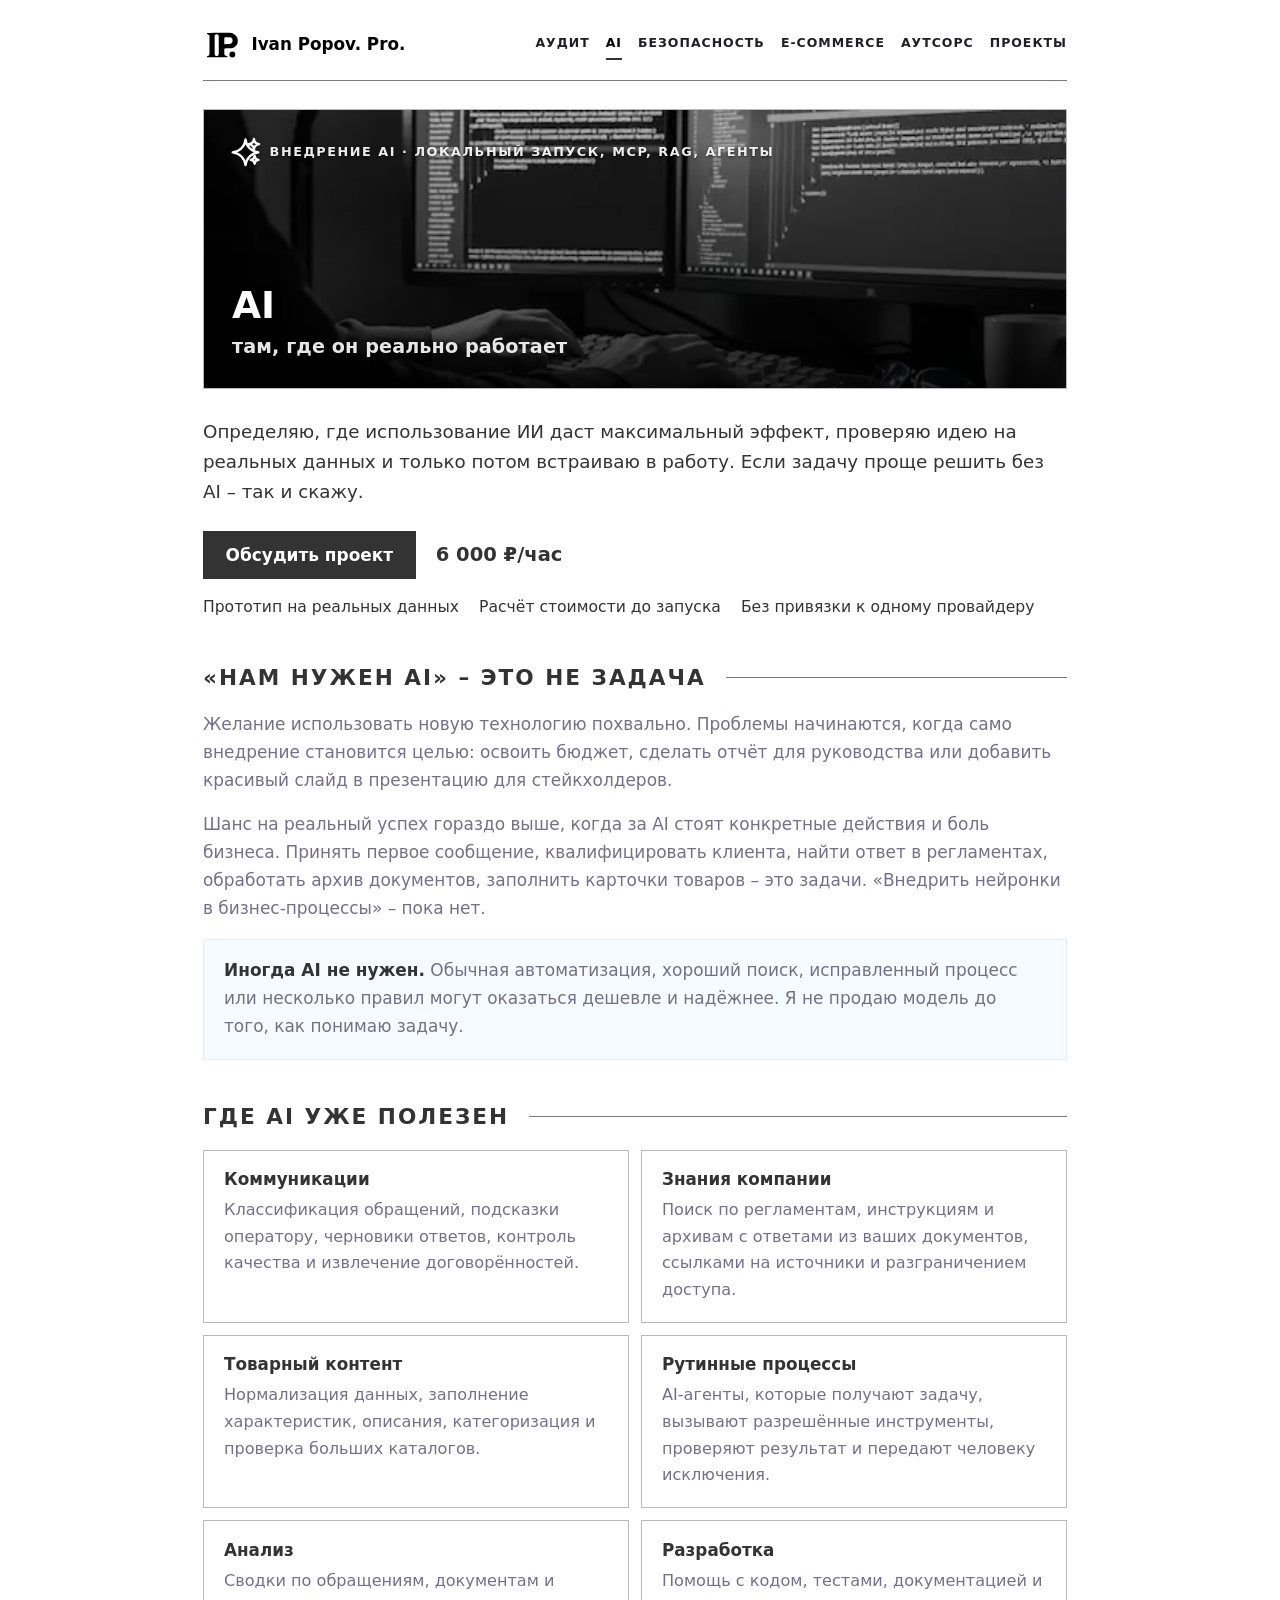
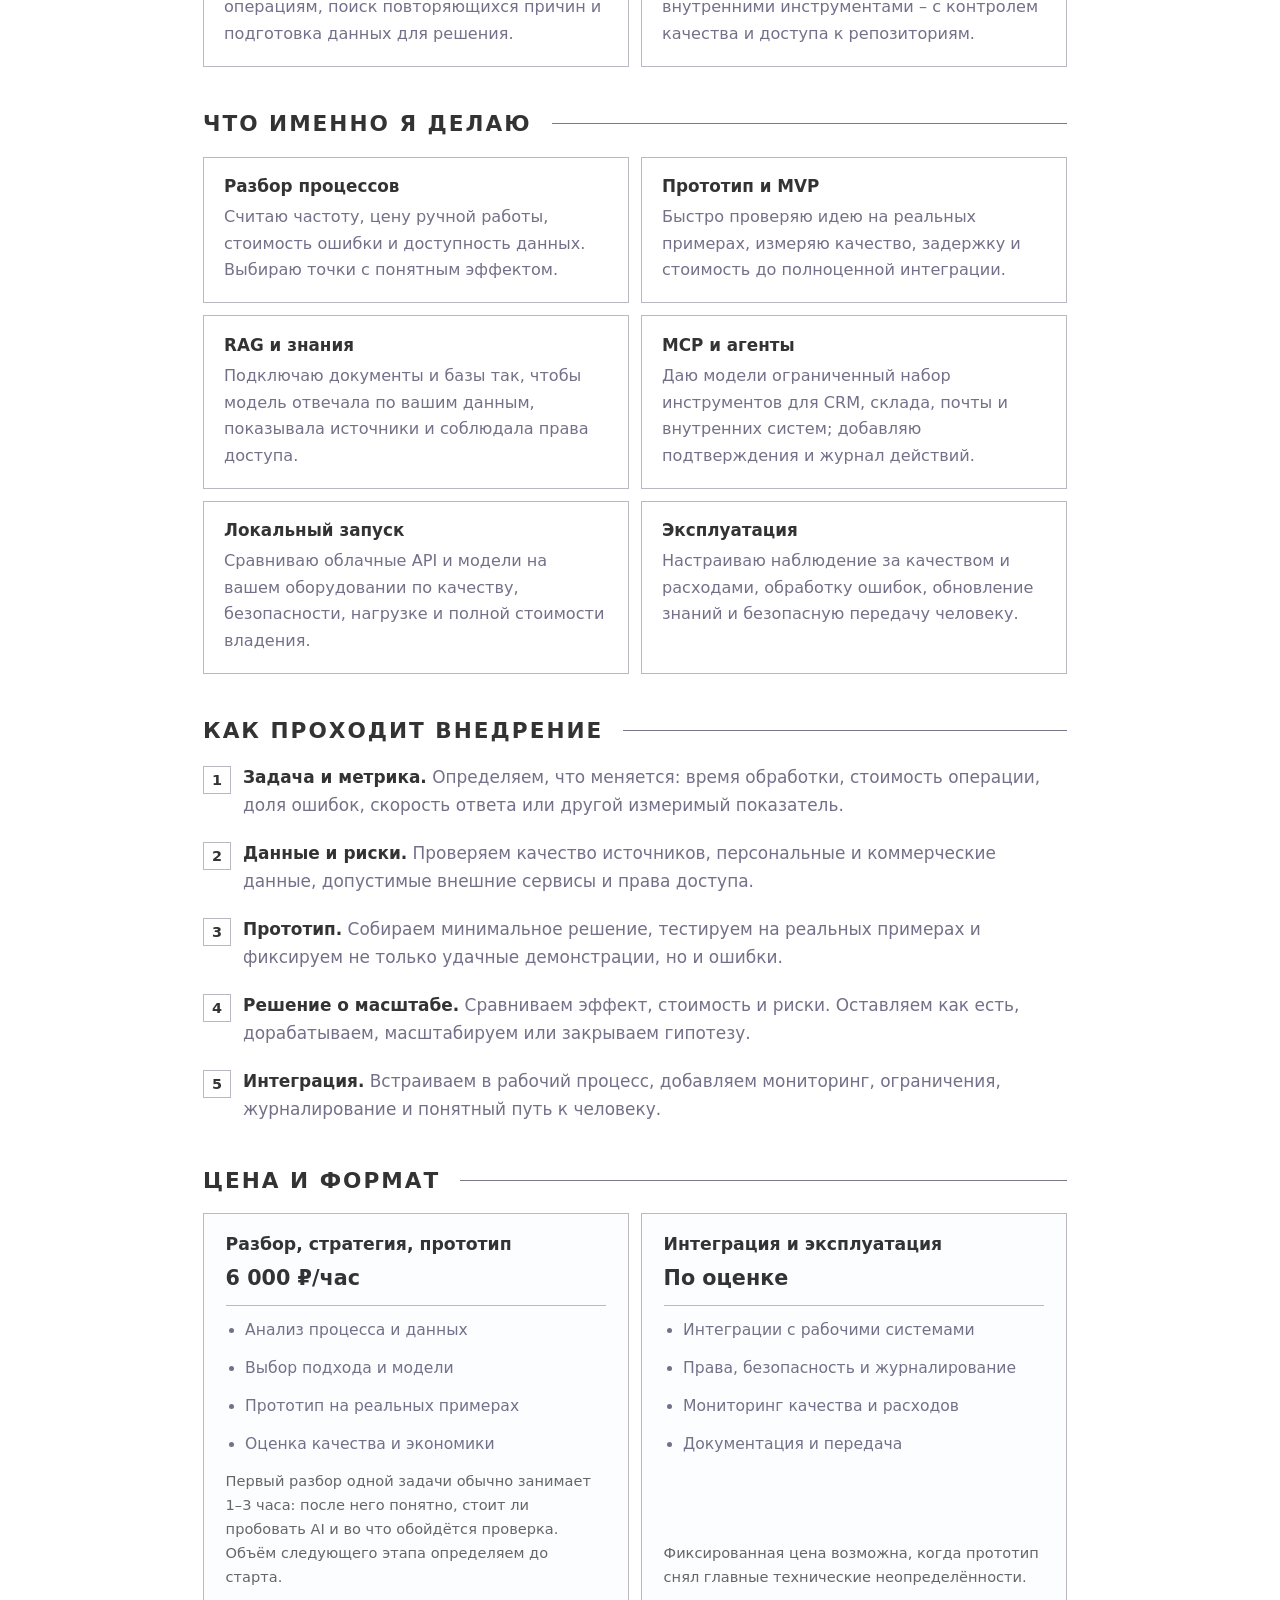
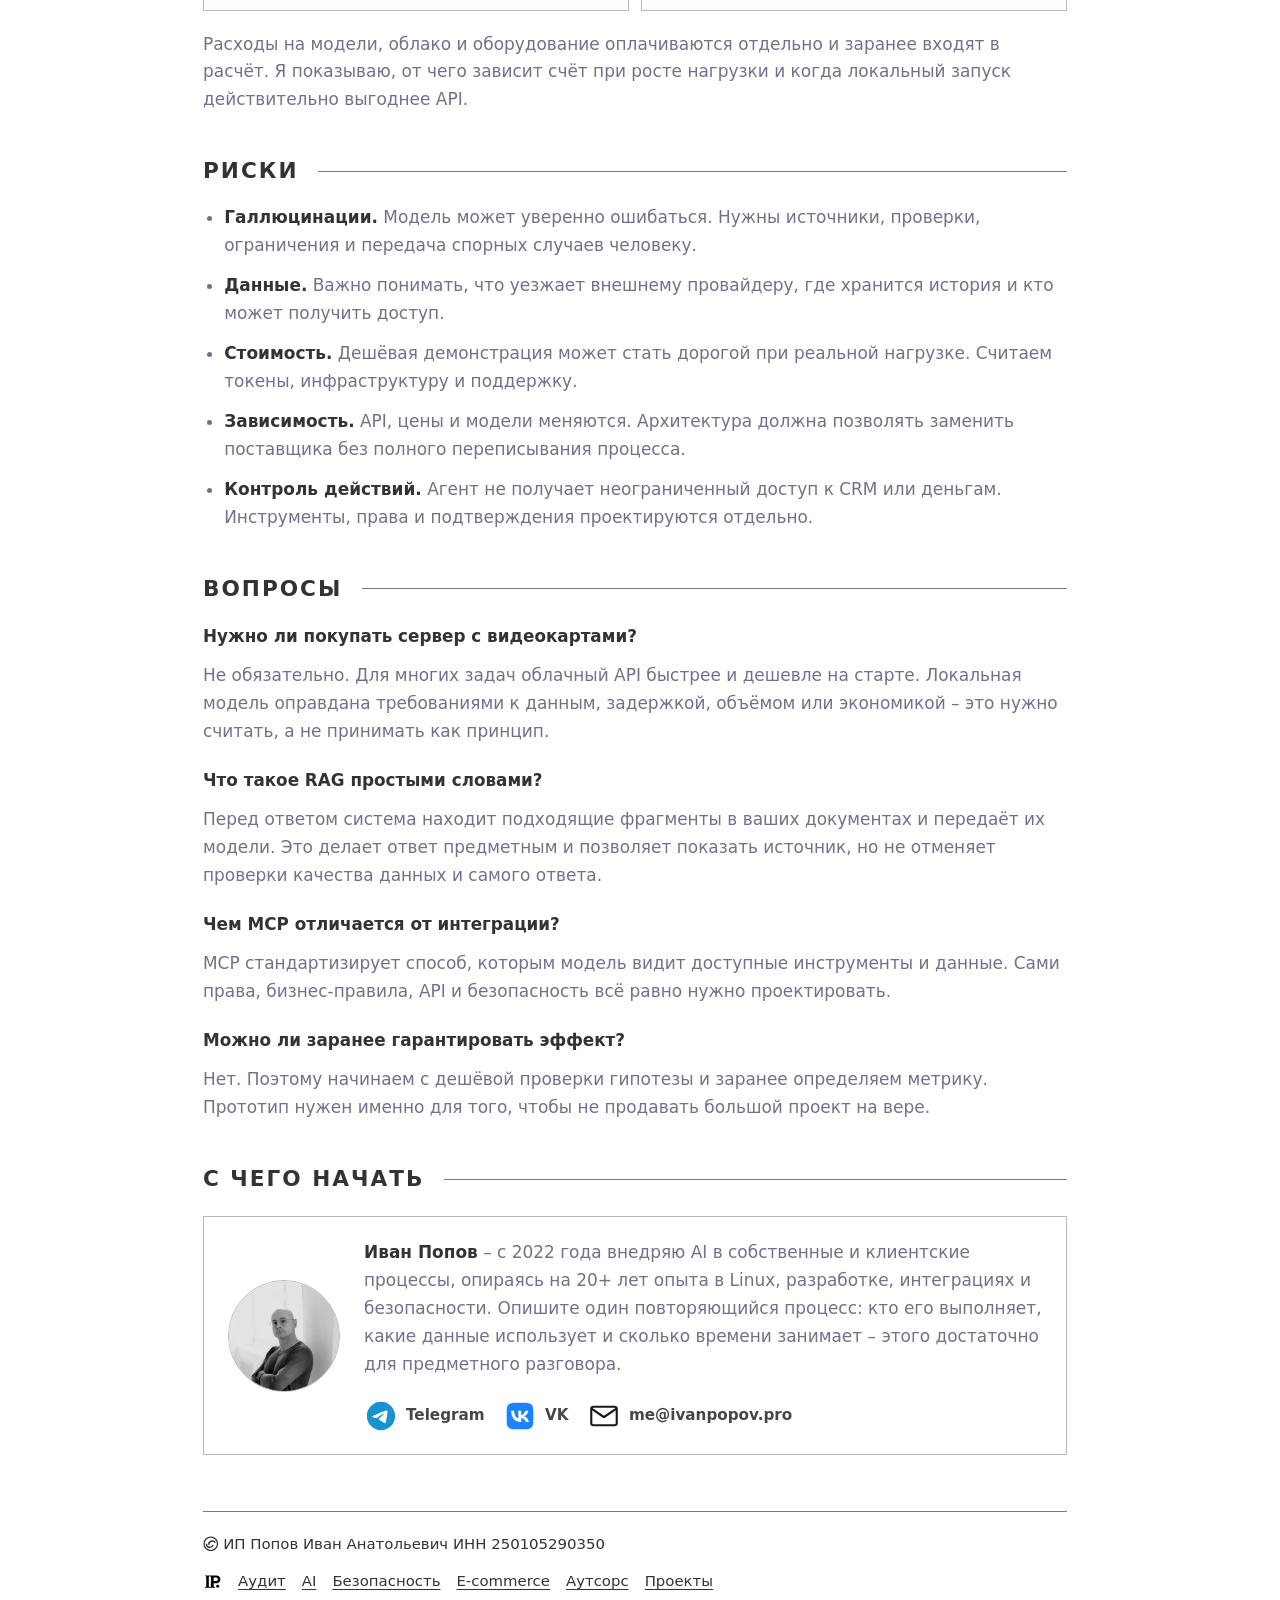
==== commit b282845d: "Split landing titles into a subtitle and use the IP mark for the footer home link." ====
--- a/ai/index.html
+++ b/ai/index.html
@@ -28,7 +28,7 @@
 		content="AI: LLM, RAG, MCP и агенты для реальных бизнес-задач, а не просто «чтобы было».">
 	<meta name="twitter:image" content="https://ivanpopov.pro/static/img/about/og-image-olive-good.jpg">
 	<meta name="twitter:image:alt" content="Иван Попов">
-	<link rel="stylesheet" href="/static/css/landing.min.css?v=f9642c99">
+	<link rel="stylesheet" href="/static/css/landing.min.css?v=e25e78d3">
 </head>
 
 <body>
@@ -68,7 +68,7 @@
 							Внедрение AI · Локальный запуск, MCP, RAG, агенты
 						</span>
 					</div>
-					<h1 class="landing-banner__title">AI там, где он реально работает</h1>
+					<h1 class="landing-banner__title">AI<span class="landing-banner__subtitle">там, где он реально работает</span></h1>
 				</div>
 			</div>
 
@@ -297,7 +297,7 @@
 						</svg></a>ИП Попов Иван Анатольевич ИНН 250105290350</p>
 			</div>
 			<nav aria-label="Навигация">
-				<a href="/">Главная</a>
+				<a class="landing-footer__home" href="/" aria-label="Главная"><img src="/static/img/assets/ip-dot.svg?v=c075da02" alt="" width="20" height="20" decoding="async"></a>
 				<a href="/audit/">Аудит</a>
 				<a href="/ai/">AI</a>
 				<a href="/security/">Безопасность</a>
--- a/static/css/landing.min.css
+++ b/static/css/landing.min.css
@@ -1 +1 @@
-:root{color-scheme:light dark;--bg-color:#fff;--text-main:#333;--text-sub:#757089;--text-muted:#666;--logo-color:#000;--accent:#333;--price-saving:#b42318;--rule-color:#7d7789;--card-border:#b9b8c3;--card-hover-bg:#333;--card-hover-summary:#aaa;--on-accent:#fff;--quote-border:#E5EDF4;--quote-fill:#f6fbff}@media (prefers-color-scheme:dark){:root{--bg-color:#131516;--text-main:#a09c96;--text-sub:#8a8276;--text-muted:#868077;--logo-color:#bab8b6;--accent:#a09c96;--price-saving:#ff766f;--rule-color:#4d5356;--card-border:#353a3c;--card-hover-bg:#1e2222;--card-hover-summary:#8e8a82;--on-accent:#bab8b6;--quote-border:#353a3c;--quote-fill:#131516}}*,*::before,*::after{box-sizing:border-box}html{background-color:var(--bg-color);scrollbar-gutter:stable;scrollbar-width:thin;scrollbar-color:rgba(153,153,153,0.65) transparent}body{margin:0;font-family:system-ui,-apple-system,BlinkMacSystemFont,"Segoe UI",Roboto,Oxygen,Ubuntu,Cantarell,"Helvetica Neue",sans-serif;font-size:clamp(0.95rem,0.9rem + 0.2vw,1.0625rem);line-height:1.65;font-weight:450;color:var(--text-sub);overflow-wrap:break-word}h1,h2,h3,h4,p,ul,ol,li,figure,blockquote,dl,dt,dd{margin:0;padding:0}h1,h2,h3,h4{font-weight:700;line-height:1.2;color:var(--text-main)}ul,ol{padding-left:1.25em}img{max-width:100%;vertical-align:middle}svg{fill:currentcolor}a{color:var(--text-main);text-decoration:underline;text-decoration-color:var(--accent);text-underline-offset:3px;text-decoration-thickness:1px;font-weight:500;transition:color 0.2s ease,text-decoration-color 0.2s ease}a:hover{color:var(--accent);text-decoration-color:transparent}b,strong{color:var(--text-main);font-weight:650}code{font-family:ui-monospace,SFMono-Regular,Menlo,Monaco,Consolas,monospace;font-size:0.9em;padding:0.12em 0.38em;border:1px solid var(--card-border);background:var(--quote-fill);color:var(--text-main)}.icon-quote-left::before,.icon-quote-right::before{content:"";display:inline-block;width:1em;height:1em;background-color:currentColor;vertical-align:-0.125em;mask-repeat:no-repeat;mask-position:center;mask-size:contain;mask-image:url("data:image/svg+xml,%3Csvg xmlns='http://www.w3.org/2000/svg' viewBox='0 0 448 512'%3E%3Cpath d='M0 216C0 149.7 53.7 96 120 96l8 0c13.3 0 24 10.7 24 24l0 16c0 13.3-10.7 24-24 24l-8 0c-30.9 0-56 25.1-56 56l0 8 64 0c35.3 0 64 28.7 64 64l0 64c0 35.3-28.7 64-64 64l-64 0c-35.3 0-64-28.7-64-64l0-32 0-32 0-64zm256 0c0-66.3 53.7-120 120-120l8 0c13.3 0 24 10.7 24 24l0 16c0 13.3-10.7 24-24 24l-8 0c-30.9 0-56 25.1-56 56l0 8 64 0c35.3 0 64 28.7 64 64l0 64c0 35.3-28.7 64-64 64l-64 0c-35.3 0-64-28.7-64-64l0-32 0-32 0-64z'/%3E%3C/svg%3E")}.icon-quote-right::before{transform:rotate(180deg)}.landing-wrap{width:min(54rem,calc(100% - 2rem));margin:0 auto;padding:0.75rem 0 3rem}.landing-header{display:flex;flex-wrap:wrap;align-items:center;justify-content:space-between;gap:0.75rem 1.5rem;padding:0.85rem 0 1rem;border-bottom:1px solid var(--rule-color);margin-bottom:1.75rem}.landing-header__brand{display:inline-flex;align-items:center;gap:0.65rem;text-decoration:none;color:var(--logo-color);font-weight:750;font-size:1.05rem;white-space:nowrap}.landing-header__brand:hover{color:var(--logo-color);opacity:0.85}.landing-header__brand img{width:38px;height:38px;border-radius:4px}.landing-header__nav{display:flex;flex-wrap:wrap;align-items:center;gap:0.35rem 1rem}.landing-header__nav a{text-decoration:none;text-transform:uppercase;font-size:0.78rem;font-weight:600;letter-spacing:0.08em;color:color-mix(in srgb,var(--logo-color) 72%,var(--text-sub));padding:0.25rem 0;border-bottom:2px solid transparent;transition:color 0.2s ease,border-color 0.2s ease}.landing-header__nav a:hover{color:var(--logo-color)}.landing-header__nav a[aria-current="page"]{color:var(--logo-color);font-weight:750;border-bottom-color:var(--text-main)}.landing-banner{position:relative;width:100%;aspect-ratio:2 / 1;max-height:280px;overflow:hidden;border:1px solid var(--card-border);margin-bottom:1.75rem;background:#131516}.landing-banner__img{display:block;width:100%;height:100%;object-fit:cover;object-position:center}.landing-banner::after{content:"";position:absolute;inset:0;background:linear-gradient( to top,rgba(0,0,0,0.82) 0%,rgba(0,0,0,0.38) 55%,rgba(0,0,0,0.22) 100% );pointer-events:none}.landing-banner__overlay{position:absolute;inset:0;z-index:1;display:flex;flex-direction:column;justify-content:space-between;padding:clamp(1rem,2.5vw,1.75rem);color:#fff}.landing-banner__top{display:flex;align-items:center;justify-content:space-between;gap:1rem}.landing-banner__badge{display:inline-flex;align-items:center;gap:0.6rem;font-size:0.8rem;font-weight:700;letter-spacing:0.12em;text-transform:uppercase;color:rgba(255,255,255,0.92);text-shadow:0 1px 3px rgba(0,0,0,0.6)}.landing-banner__icon{width:28px;height:28px;flex-shrink:0;color:#fff;filter:drop-shadow(0 1px 3px rgba(0,0,0,0.5))}.landing-banner__title{font-size:clamp(1.5rem,1.2rem + 1.6vw,2.35rem);font-weight:750;line-height:1.15;color:#fff;text-shadow:0 2px 8px rgba(0,0,0,0.65);max-width:40rem}.landing-section{margin:2.75rem 0}.landing-section>* + *{margin-top:1rem}.landing-hero{margin-top:0}.landing-hero h1{font-size:clamp(1.75rem,1.4rem + 1.6vw,2.5rem);margin-bottom:1rem}.landing-hero__lead{font-size:1.08em;line-height:1.65;color:var(--text-main)}.landing-hero__action{display:flex;flex-wrap:wrap;align-items:center;gap:0.85rem 1.25rem;margin-top:1.5rem}.landing-cta{display:inline-flex;align-items:center;justify-content:center;gap:0.5rem;padding:0.75rem 1.35rem;background:var(--text-main);color:var(--bg-color);border:1px solid var(--text-main);text-decoration:none;font-weight:650;line-height:1.3;transition:background-color 0.2s ease,color 0.2s ease,opacity 0.2s ease}.landing-cta:hover{color:var(--bg-color);opacity:0.88}.landing-hero__price{color:var(--text-main);font-size:1.15em;font-weight:700;font-variant-numeric:tabular-nums}.landing-note{color:var(--text-muted);font-size:0.92em}.landing-kicker{color:var(--text-muted);font-size:0.82em;font-weight:700;letter-spacing:0.1em;text-transform:uppercase}.landing-meta{display:flex;flex-wrap:wrap;gap:0.5rem 1.25rem;color:var(--text-main);font-size:0.92em}.landing-meta span{white-space:nowrap}.landing-section>h2{display:flex;align-items:center;gap:1.25rem;font-size:clamp(1.1rem,1rem + 0.45vw,1.35rem);text-transform:uppercase;font-weight:650;letter-spacing:2px;color:var(--text-main);margin-bottom:1.25rem}.landing-section>h2::after{content:"";flex:1 1 2rem;height:1px;background-color:var(--rule-color)}.landing-section h3{font-size:1.05rem;font-weight:650;margin-top:1.25rem}.landing-checks h3{margin-bottom:0.35rem}.landing-list li + li,.landing-list li>p{margin-top:0.75rem}.landing-cards{display:grid;grid-template-columns:repeat(2,minmax(0,1fr));gap:0.75rem;margin:1.25rem 0}.landing-card{padding:1.15rem 1.25rem;border:1px solid var(--card-border);transition:border-color 0.2s ease,background-color 0.2s ease}.landing-card>* + *{margin-top:0.5rem}.landing-card:last-child:nth-child(odd),.landing-related a:last-child:nth-child(odd){grid-column:1 / -1}.landing-card h3{margin-top:0}.landing-card p{font-size:0.95em}.landing-package-grid{display:grid;grid-template-columns:repeat(2,minmax(0,1fr));gap:0.75rem;margin:1.25rem 0}.landing-package{display:flex;flex-direction:column;padding:1.25rem 1.35rem;border:1px solid var(--card-border);background:color-mix(in srgb,var(--quote-fill) 45%,var(--bg-color))}.landing-package:last-child:nth-child(odd){grid-column:1 / -1}.landing-package>* + *{margin-top:0.75rem}.landing-package__head{display:flex;flex-wrap:wrap;align-items:baseline;justify-content:space-between;gap:0.35rem 1rem;padding-bottom:0.65rem;border-bottom:1px solid var(--card-border)}.landing-package h3{margin-top:0;font-size:1.08rem}.landing-package h3.landing-package__code{font-size:1.85rem;font-weight:750;letter-spacing:0.01em;line-height:1.15}.landing-package__price{color:var(--text-main);font-size:1.22em;font-weight:750;font-variant-numeric:tabular-nums;white-space:nowrap}.landing-package__head .landing-package__price{margin-top:0}.landing-package>.landing-package__anchor{margin-top:0.2rem;color:var(--price-saving);font-size:0.84em;font-weight:650;line-height:1.35}.landing-package .landing-list{font-size:0.92em}.landing-package__price + .landing-package__hours{margin-top:0.15rem;color:var(--text-muted);font-size:0.88em}.landing-package__note{margin-top:auto;padding-top:0.75rem;color:var(--text-muted);font-size:0.86em}.landing-steps{list-style:none;padding:0;counter-reset:landing-step}.landing-steps li{position:relative;padding-left:2.5rem;counter-increment:landing-step}.landing-steps li::before{content:counter(landing-step);position:absolute;top:0.15rem;left:0;width:1.75rem;height:1.75rem;border:1px solid var(--card-border);color:var(--text-main);font-size:0.85em;font-weight:700;line-height:1.65rem;text-align:center}.landing-steps li + li{margin-top:1.25rem}.landing-highlight{padding:1.1rem 1.25rem;border:1px solid var(--quote-border);background:var(--quote-fill)}.landing-highlight>* + *{margin-top:0.75rem}.landing-related{display:grid;grid-template-columns:repeat(2,minmax(0,1fr));gap:0.75rem;margin:1.25rem 0}.landing-related a{display:block;height:100%;padding:1rem 1.15rem;border:1px solid var(--card-border);text-decoration:none;transition:background-color 0.2s ease,border-color 0.2s ease,color 0.2s ease}.landing-related strong,.landing-related span{display:block}.landing-related span{margin-top:0.25rem;color:var(--text-muted);font-size:0.88em;transition:color 0.2s ease}.landing-related a:hover{background-color:var(--card-hover-bg);border-color:var(--card-hover-bg)}.landing-related a:hover strong{color:var(--on-accent)}.landing-related a:hover span{color:var(--card-hover-summary)}.landing-table-wrap{overflow-x:auto;margin:1.25rem 0;border:1px solid var(--card-border)}.landing-table{width:100%;border-collapse:collapse;font-size:0.95em}.landing-table th,.landing-table td{text-align:left;vertical-align:top;padding:0.75rem 0.9rem;border-bottom:1px solid var(--card-border)}.landing-table th{color:var(--text-main);font-weight:600}.landing-table tr:last-child th,.landing-table tr:last-child td{border-bottom:0}.landing-testimonial{position:relative;padding-top:14px;margin:1.75rem 0}.landing-quote{position:relative;margin:0 0 28px;padding:24px 28px;border:2px solid var(--quote-border);background:transparent}.landing-quote::before{position:absolute;content:"";height:0;width:0;top:100%;left:50px;border:solid transparent;border-top-color:var(--quote-border);border-width:18px 18px 0 0}.landing-quote::after{position:absolute;content:"";top:100%;left:50px;height:0;width:0;border:solid transparent;border-top-color:var(--bg-color);border-width:13px 13px 0 0;margin-left:2px}.landing-quote i{position:absolute;z-index:1;font-size:28px;top:-27px;left:50px;color:var(--quote-border)}.landing-quote i.icon-quote-right{top:auto;left:auto;right:50px;bottom:-27px}.landing-quote p + p{margin-top:0.75rem}.landing-quote footer{margin-top:0.85rem;color:var(--text-main);font-size:0.95em}.landing-testimonial__author{display:flex;align-items:center;padding-left:20px}.landing-testimonial__avatar{width:56px;height:56px;flex:0 0 56px;border-radius:50%;object-fit:cover}.landing-testimonial__info{padding-left:16px;min-width:0}.landing-testimonial__info span{display:block;font-size:0.875rem}.landing-testimonial__info span:first-child{font-size:1rem;margin-bottom:2px;font-weight:600;color:var(--text-main)}.landing-author-card{display:grid;grid-template-columns:112px minmax(0,1fr);gap:1.5rem;align-items:center;padding:1.35rem 1.5rem;border:1px solid var(--card-border);margin:1.5rem 0}.landing-author-card__photo{width:112px;height:112px;border-radius:50%;object-fit:cover;object-position:center 25%;border:1px solid var(--card-border)}.landing-author-card__body>* + *{margin-top:0.65rem}.landing-social{display:flex;flex-wrap:wrap;align-items:center;gap:1.15rem;margin-top:1.25rem}.landing-social a{display:inline-flex;align-items:center;gap:0.5rem;text-decoration:none;color:var(--text-main);font-weight:600;font-size:0.95rem;opacity:0.9;transition:transform 0.2s ease,opacity 0.2s ease}.landing-social a:hover{transform:translateY(-1px);opacity:1}.landing-social img{width:34px;height:34px;display:block}@media (prefers-color-scheme:dark){.landing-social a.ip_mail img{filter:invert(1)}}.landing-alert{margin:1.75rem 0;padding:1.1rem 1.25rem;border-left:3px solid #d97706;border-top:1px solid var(--quote-border);border-right:1px solid var(--quote-border);border-bottom:1px solid var(--quote-border);background:var(--quote-fill)}.landing-alert p + p{margin-top:0.75rem}.landing-faq h3{margin-top:1.5rem}.landing-footer{margin-top:3.5rem;padding-top:1.25rem;border-top:1px solid var(--rule-color);color:var(--text-muted);font-size:0.88em;display:flex;flex-wrap:wrap;align-items:center;justify-content:space-between;gap:0.75rem 1.5rem}.landing-footer nav{display:flex;flex-wrap:wrap;gap:0.4rem 1rem}.landing-footer .copyhuy{color:var(--text-main)}.landing-footer .copyhuy a{text-decoration:none}.landing-footer .copyhuy__mark{display:inline-block;width:1.05em;height:1.05em;margin-inline-end:0.3em;vertical-align:-0.15em;fill:var(--text-main)}:focus-visible{outline:2px solid var(--text-main);outline-offset:3px}@media (max-width:640px){.landing-cards,.landing-package-grid,.landing-related{grid-template-columns:1fr}.landing-author-card{grid-template-columns:1fr;text-align:left}.landing-author-card__photo{width:84px;height:84px}.landing-banner{aspect-ratio:16 / 10}}@media (max-width:420px){.landing-wrap{width:calc(100% - 1.5rem)}.landing-cta{width:100%;text-align:center}}
+:root{color-scheme:light dark;--bg-color:#fff;--text-main:#333;--text-sub:#757089;--text-muted:#666;--logo-color:#000;--accent:#333;--price-saving:#b42318;--rule-color:#7d7789;--card-border:#b9b8c3;--card-hover-bg:#333;--card-hover-summary:#aaa;--on-accent:#fff;--quote-border:#E5EDF4;--quote-fill:#f6fbff}@media (prefers-color-scheme:dark){:root{--bg-color:#131516;--text-main:#a09c96;--text-sub:#8a8276;--text-muted:#868077;--logo-color:#bab8b6;--accent:#a09c96;--price-saving:#ff766f;--rule-color:#4d5356;--card-border:#353a3c;--card-hover-bg:#1e2222;--card-hover-summary:#8e8a82;--on-accent:#bab8b6;--quote-border:#353a3c;--quote-fill:#131516}}*,*::before,*::after{box-sizing:border-box}html{background-color:var(--bg-color);scrollbar-gutter:stable;scrollbar-width:thin;scrollbar-color:rgba(153,153,153,0.65) transparent}body{margin:0;font-family:system-ui,-apple-system,BlinkMacSystemFont,"Segoe UI",Roboto,Oxygen,Ubuntu,Cantarell,"Helvetica Neue",sans-serif;font-size:clamp(0.95rem,0.9rem + 0.2vw,1.0625rem);line-height:1.65;font-weight:450;color:var(--text-sub);overflow-wrap:break-word}h1,h2,h3,h4,p,ul,ol,li,figure,blockquote,dl,dt,dd{margin:0;padding:0}h1,h2,h3,h4{font-weight:700;line-height:1.2;color:var(--text-main)}ul,ol{padding-left:1.25em}img{max-width:100%;vertical-align:middle}svg{fill:currentcolor}a{color:var(--text-main);text-decoration:underline;text-decoration-color:var(--accent);text-underline-offset:3px;text-decoration-thickness:1px;font-weight:500;transition:color 0.2s ease,text-decoration-color 0.2s ease}a:hover{color:var(--accent);text-decoration-color:transparent}b,strong{color:var(--text-main);font-weight:650}code{font-family:ui-monospace,SFMono-Regular,Menlo,Monaco,Consolas,monospace;font-size:0.9em;padding:0.12em 0.38em;border:1px solid var(--card-border);background:var(--quote-fill);color:var(--text-main)}.icon-quote-left::before,.icon-quote-right::before{content:"";display:inline-block;width:1em;height:1em;background-color:currentColor;vertical-align:-0.125em;mask-repeat:no-repeat;mask-position:center;mask-size:contain;mask-image:url("data:image/svg+xml,%3Csvg xmlns='http://www.w3.org/2000/svg' viewBox='0 0 448 512'%3E%3Cpath d='M0 216C0 149.7 53.7 96 120 96l8 0c13.3 0 24 10.7 24 24l0 16c0 13.3-10.7 24-24 24l-8 0c-30.9 0-56 25.1-56 56l0 8 64 0c35.3 0 64 28.7 64 64l0 64c0 35.3-28.7 64-64 64l-64 0c-35.3 0-64-28.7-64-64l0-32 0-32 0-64zm256 0c0-66.3 53.7-120 120-120l8 0c13.3 0 24 10.7 24 24l0 16c0 13.3-10.7 24-24 24l-8 0c-30.9 0-56 25.1-56 56l0 8 64 0c35.3 0 64 28.7 64 64l0 64c0 35.3-28.7 64-64 64l-64 0c-35.3 0-64-28.7-64-64l0-32 0-32 0-64z'/%3E%3C/svg%3E")}.icon-quote-right::before{transform:rotate(180deg)}.landing-wrap{width:min(54rem,calc(100% - 2rem));margin:0 auto;padding:0.75rem 0 3rem}.landing-header{display:flex;flex-wrap:wrap;align-items:center;justify-content:space-between;gap:0.75rem 1.5rem;padding:0.85rem 0 1rem;border-bottom:1px solid var(--rule-color);margin-bottom:1.75rem}.landing-header__brand{display:inline-flex;align-items:center;gap:0.65rem;text-decoration:none;color:var(--logo-color);font-weight:750;font-size:1.05rem;white-space:nowrap}.landing-header__brand:hover{color:var(--logo-color);opacity:0.85}.landing-header__brand img{width:38px;height:38px;border-radius:4px}.landing-header__nav{display:flex;flex-wrap:wrap;align-items:center;gap:0.35rem 1rem}.landing-header__nav a{text-decoration:none;text-transform:uppercase;font-size:0.78rem;font-weight:600;letter-spacing:0.08em;color:color-mix(in srgb,var(--logo-color) 72%,var(--text-sub));padding:0.25rem 0;border-bottom:2px solid transparent;transition:color 0.2s ease,border-color 0.2s ease}.landing-header__nav a:hover{color:var(--logo-color)}.landing-header__nav a[aria-current="page"]{color:var(--logo-color);font-weight:750;border-bottom-color:var(--text-main)}.landing-banner{position:relative;width:100%;aspect-ratio:2 / 1;max-height:280px;overflow:hidden;border:1px solid var(--card-border);margin-bottom:1.75rem;background:#131516}.landing-banner__img{display:block;width:100%;height:100%;object-fit:cover;object-position:center}.landing-banner::after{content:"";position:absolute;inset:0;background:linear-gradient( to top,rgba(0,0,0,0.82) 0%,rgba(0,0,0,0.38) 55%,rgba(0,0,0,0.22) 100% );pointer-events:none}.landing-banner__overlay{position:absolute;inset:0;z-index:1;display:flex;flex-direction:column;justify-content:space-between;padding:clamp(1rem,2.5vw,1.75rem);color:#fff}.landing-banner__top{display:flex;align-items:center;justify-content:space-between;gap:1rem}.landing-banner__badge{display:inline-flex;align-items:center;gap:0.6rem;font-size:0.8rem;font-weight:700;letter-spacing:0.12em;text-transform:uppercase;color:rgba(255,255,255,0.92);text-shadow:0 1px 3px rgba(0,0,0,0.6)}.landing-banner__icon{width:28px;height:28px;flex-shrink:0;color:#fff;filter:drop-shadow(0 1px 3px rgba(0,0,0,0.5))}.landing-banner__title{font-size:clamp(1.5rem,1.2rem + 1.6vw,2.35rem);font-weight:750;line-height:1.15;color:#fff;text-shadow:0 2px 8px rgba(0,0,0,0.65);max-width:40rem}.landing-banner__subtitle{display:block;margin-top:0.35em;max-width:38rem;font-size:clamp(0.95rem,0.82rem + 0.55vw,1.2rem);font-weight:550;line-height:1.35;letter-spacing:0.005em;color:rgba(255,255,255,0.9);text-shadow:0 1px 5px rgba(0,0,0,0.6)}.landing-section{margin:2.75rem 0}.landing-section>* + *{margin-top:1rem}.landing-hero{margin-top:0}.landing-hero h1{font-size:clamp(1.75rem,1.4rem + 1.6vw,2.5rem);margin-bottom:1rem}.landing-hero__lead{font-size:1.08em;line-height:1.65;color:var(--text-main)}.landing-hero__action{display:flex;flex-wrap:wrap;align-items:center;gap:0.85rem 1.25rem;margin-top:1.5rem}.landing-cta{display:inline-flex;align-items:center;justify-content:center;gap:0.5rem;padding:0.75rem 1.35rem;background:var(--text-main);color:var(--bg-color);border:1px solid var(--text-main);text-decoration:none;font-weight:650;line-height:1.3;transition:background-color 0.2s ease,color 0.2s ease,opacity 0.2s ease}.landing-cta:hover{color:var(--bg-color);opacity:0.88}.landing-hero__price{color:var(--text-main);font-size:1.15em;font-weight:700;font-variant-numeric:tabular-nums}.landing-note{color:var(--text-muted);font-size:0.92em}.landing-kicker{color:var(--text-muted);font-size:0.82em;font-weight:700;letter-spacing:0.1em;text-transform:uppercase}.landing-meta{display:flex;flex-wrap:wrap;gap:0.5rem 1.25rem;color:var(--text-main);font-size:0.92em}.landing-meta span{white-space:nowrap}.landing-section>h2{display:flex;align-items:center;gap:1.25rem;font-size:clamp(1.1rem,1rem + 0.45vw,1.35rem);text-transform:uppercase;font-weight:650;letter-spacing:2px;color:var(--text-main);margin-bottom:1.25rem}.landing-section>h2::after{content:"";flex:1 1 2rem;height:1px;background-color:var(--rule-color)}.landing-section h3{font-size:1.05rem;font-weight:650;margin-top:1.25rem}.landing-checks h3{margin-bottom:0.35rem}.landing-list li + li,.landing-list li>p{margin-top:0.75rem}.landing-cards{display:grid;grid-template-columns:repeat(2,minmax(0,1fr));gap:0.75rem;margin:1.25rem 0}.landing-card{padding:1.15rem 1.25rem;border:1px solid var(--card-border);transition:border-color 0.2s ease,background-color 0.2s ease}.landing-card>* + *{margin-top:0.5rem}.landing-card:last-child:nth-child(odd),.landing-related a:last-child:nth-child(odd){grid-column:1 / -1}.landing-card h3{margin-top:0}.landing-card p{font-size:0.95em}.landing-package-grid{display:grid;grid-template-columns:repeat(2,minmax(0,1fr));gap:0.75rem;margin:1.25rem 0}.landing-package{display:flex;flex-direction:column;padding:1.25rem 1.35rem;border:1px solid var(--card-border);background:color-mix(in srgb,var(--quote-fill) 45%,var(--bg-color))}.landing-package:last-child:nth-child(odd){grid-column:1 / -1}.landing-package>* + *{margin-top:0.75rem}.landing-package__head{display:flex;flex-wrap:wrap;align-items:baseline;justify-content:space-between;gap:0.35rem 1rem;padding-bottom:0.65rem;border-bottom:1px solid var(--card-border)}.landing-package h3{margin-top:0;font-size:1.08rem}.landing-package h3.landing-package__code{font-size:1.85rem;font-weight:750;letter-spacing:0.01em;line-height:1.15}.landing-package__price{color:var(--text-main);font-size:1.22em;font-weight:750;font-variant-numeric:tabular-nums;white-space:nowrap}.landing-package__head .landing-package__price{margin-top:0}.landing-package>.landing-package__anchor{margin-top:0.2rem;color:var(--price-saving);font-size:0.84em;font-weight:650;line-height:1.35}.landing-package .landing-list{font-size:0.92em}.landing-package__price + .landing-package__hours{margin-top:0.15rem;color:var(--text-muted);font-size:0.88em}.landing-package__note{margin-top:auto;padding-top:0.75rem;color:var(--text-muted);font-size:0.86em}.landing-steps{list-style:none;padding:0;counter-reset:landing-step}.landing-steps li{position:relative;padding-left:2.5rem;counter-increment:landing-step}.landing-steps li::before{content:counter(landing-step);position:absolute;top:0.15rem;left:0;width:1.75rem;height:1.75rem;border:1px solid var(--card-border);color:var(--text-main);font-size:0.85em;font-weight:700;line-height:1.65rem;text-align:center}.landing-steps li + li{margin-top:1.25rem}.landing-highlight{padding:1.1rem 1.25rem;border:1px solid var(--quote-border);background:var(--quote-fill)}.landing-highlight>* + *{margin-top:0.75rem}.landing-related{display:grid;grid-template-columns:repeat(2,minmax(0,1fr));gap:0.75rem;margin:1.25rem 0}.landing-related a{display:block;height:100%;padding:1rem 1.15rem;border:1px solid var(--card-border);text-decoration:none;transition:background-color 0.2s ease,border-color 0.2s ease,color 0.2s ease}.landing-related strong,.landing-related span{display:block}.landing-related span{margin-top:0.25rem;color:var(--text-muted);font-size:0.88em;transition:color 0.2s ease}.landing-related a:hover{background-color:var(--card-hover-bg);border-color:var(--card-hover-bg)}.landing-related a:hover strong{color:var(--on-accent)}.landing-related a:hover span{color:var(--card-hover-summary)}.landing-table-wrap{overflow-x:auto;margin:1.25rem 0;border:1px solid var(--card-border)}.landing-table{width:100%;border-collapse:collapse;font-size:0.95em}.landing-table th,.landing-table td{text-align:left;vertical-align:top;padding:0.75rem 0.9rem;border-bottom:1px solid var(--card-border)}.landing-table th{color:var(--text-main);font-weight:600}.landing-table tr:last-child th,.landing-table tr:last-child td{border-bottom:0}.landing-testimonial{position:relative;padding-top:14px;margin:1.75rem 0}.landing-quote{position:relative;margin:0 0 28px;padding:24px 28px;border:2px solid var(--quote-border);background:transparent}.landing-quote::before{position:absolute;content:"";height:0;width:0;top:100%;left:50px;border:solid transparent;border-top-color:var(--quote-border);border-width:18px 18px 0 0}.landing-quote::after{position:absolute;content:"";top:100%;left:50px;height:0;width:0;border:solid transparent;border-top-color:var(--bg-color);border-width:13px 13px 0 0;margin-left:2px}.landing-quote i{position:absolute;z-index:1;font-size:28px;top:-27px;left:50px;color:var(--quote-border)}.landing-quote i.icon-quote-right{top:auto;left:auto;right:50px;bottom:-27px}.landing-quote p + p{margin-top:0.75rem}.landing-quote footer{margin-top:0.85rem;color:var(--text-main);font-size:0.95em}.landing-testimonial__author{display:flex;align-items:center;padding-left:20px}.landing-testimonial__avatar{width:56px;height:56px;flex:0 0 56px;border-radius:50%;object-fit:cover}.landing-testimonial__info{padding-left:16px;min-width:0}.landing-testimonial__info span{display:block;font-size:0.875rem}.landing-testimonial__info span:first-child{font-size:1rem;margin-bottom:2px;font-weight:600;color:var(--text-main)}.landing-author-card{display:grid;grid-template-columns:112px minmax(0,1fr);gap:1.5rem;align-items:center;padding:1.35rem 1.5rem;border:1px solid var(--card-border);margin:1.5rem 0}.landing-author-card__photo{width:112px;height:112px;border-radius:50%;object-fit:cover;object-position:center 25%;border:1px solid var(--card-border)}.landing-author-card__body>* + *{margin-top:0.65rem}.landing-social{display:flex;flex-wrap:wrap;align-items:center;gap:1.15rem;margin-top:1.25rem}.landing-social a{display:inline-flex;align-items:center;gap:0.5rem;text-decoration:none;color:var(--text-main);font-weight:600;font-size:0.95rem;opacity:0.9;transition:transform 0.2s ease,opacity 0.2s ease}.landing-social a:hover{transform:translateY(-1px);opacity:1}.landing-social img{width:34px;height:34px;display:block}@media (prefers-color-scheme:dark){.landing-social a.ip_mail img{filter:invert(1)}}.landing-alert{margin:1.75rem 0;padding:1.1rem 1.25rem;border-left:3px solid #d97706;border-top:1px solid var(--quote-border);border-right:1px solid var(--quote-border);border-bottom:1px solid var(--quote-border);background:var(--quote-fill)}.landing-alert p + p{margin-top:0.75rem}.landing-faq h3{margin-top:1.5rem}.landing-footer{margin-top:3.5rem;padding-top:1.25rem;border-top:1px solid var(--rule-color);color:var(--text-muted);font-size:0.88em;display:flex;flex-wrap:wrap;align-items:center;justify-content:space-between;gap:0.75rem 1.5rem}.landing-footer nav{display:flex;flex-wrap:wrap;align-items:center;gap:0.4rem 1rem}.landing-footer__home{display:inline-flex;align-items:center;line-height:1;text-decoration:none}.landing-footer__home img{display:block;width:1.28em;height:1.28em}.landing-footer .copyhuy{color:var(--text-main)}.landing-footer .copyhuy a{text-decoration:none}.landing-footer .copyhuy__mark{display:inline-block;width:1.05em;height:1.05em;margin-inline-end:0.3em;vertical-align:-0.15em;fill:var(--text-main)}:focus-visible{outline:2px solid var(--text-main);outline-offset:3px}@media (max-width:640px){.landing-cards,.landing-package-grid,.landing-related{grid-template-columns:1fr}.landing-author-card{grid-template-columns:1fr;text-align:left}.landing-author-card__photo{width:84px;height:84px}.landing-banner{aspect-ratio:16 / 10}}@media (max-width:420px){.landing-wrap{width:calc(100% - 1.5rem)}.landing-cta{width:100%;text-align:center}}
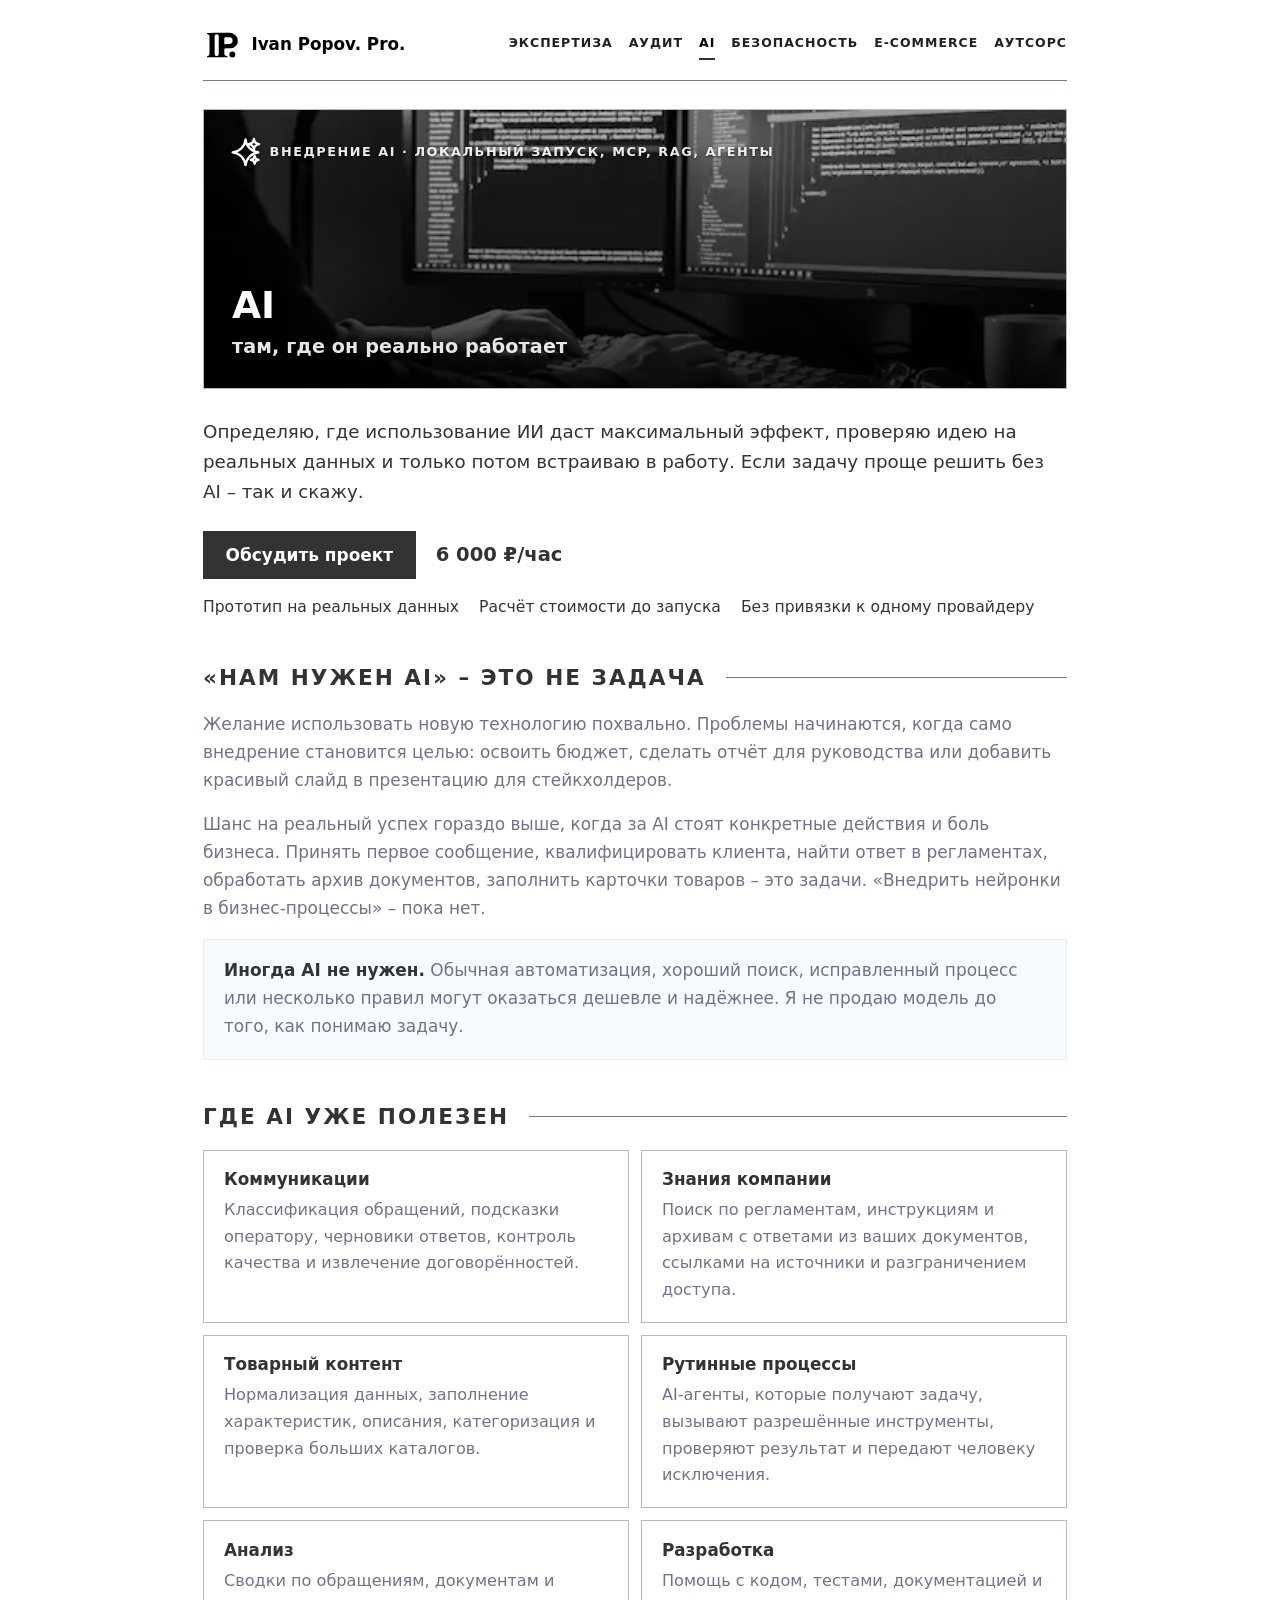
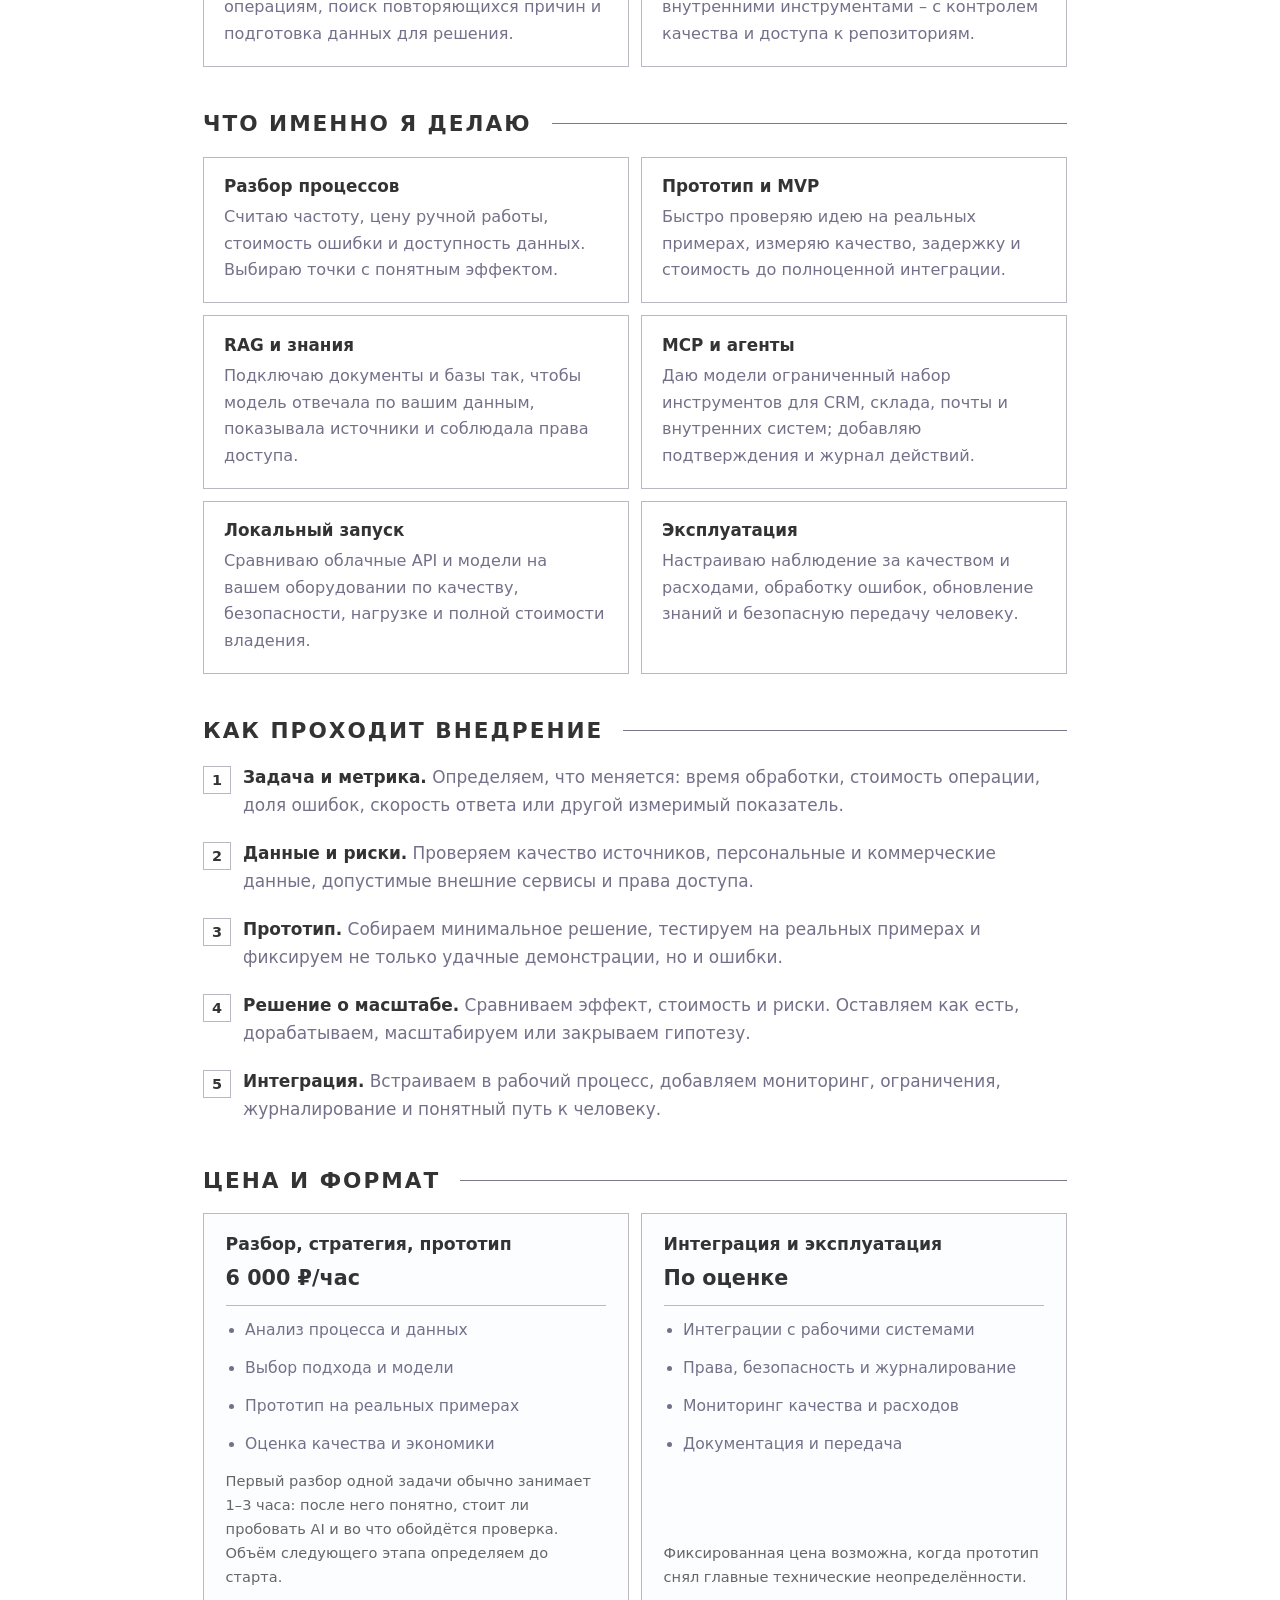
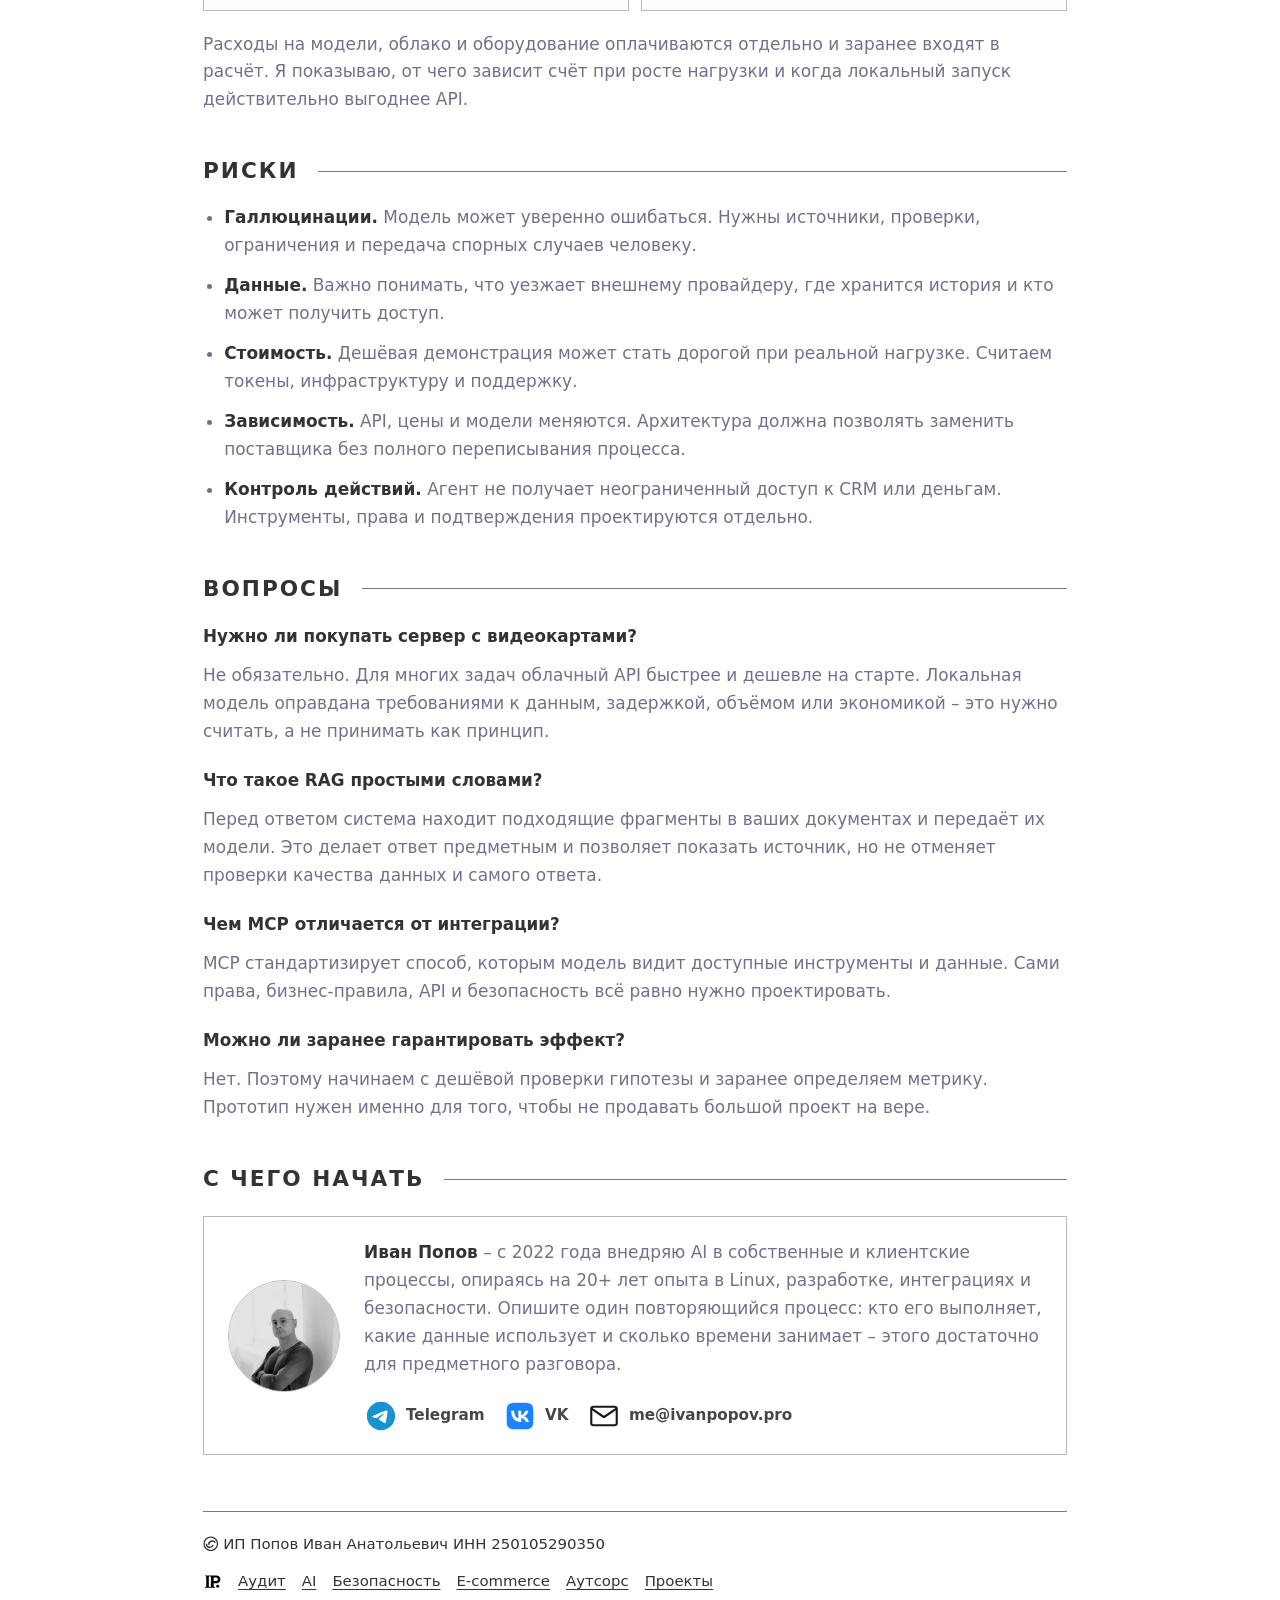
==== commit 76ccee8e: "Move the expert link to the front of landing nav and rename it to Экспертиза." ====
--- a/ai/index.html
+++ b/ai/index.html
@@ -39,12 +39,12 @@
 				<span>Ivan Popov. Pro.</span>
 			</a>
 			<nav class="landing-header__nav" aria-label="Услуги">
+				<a href="/expert/">Экспертиза</a>
 				<a href="/audit/">Аудит</a>
 				<a href="/ai/" aria-current="page">AI</a>
 				<a href="/security/">Безопасность</a>
 				<a href="/ecommerce/">E-commerce</a>
 				<a href="/outsource/">Аутсорс</a>
-				<a href="/expert/">Проекты</a>
 			</nav>
 		</header>
 		<main>
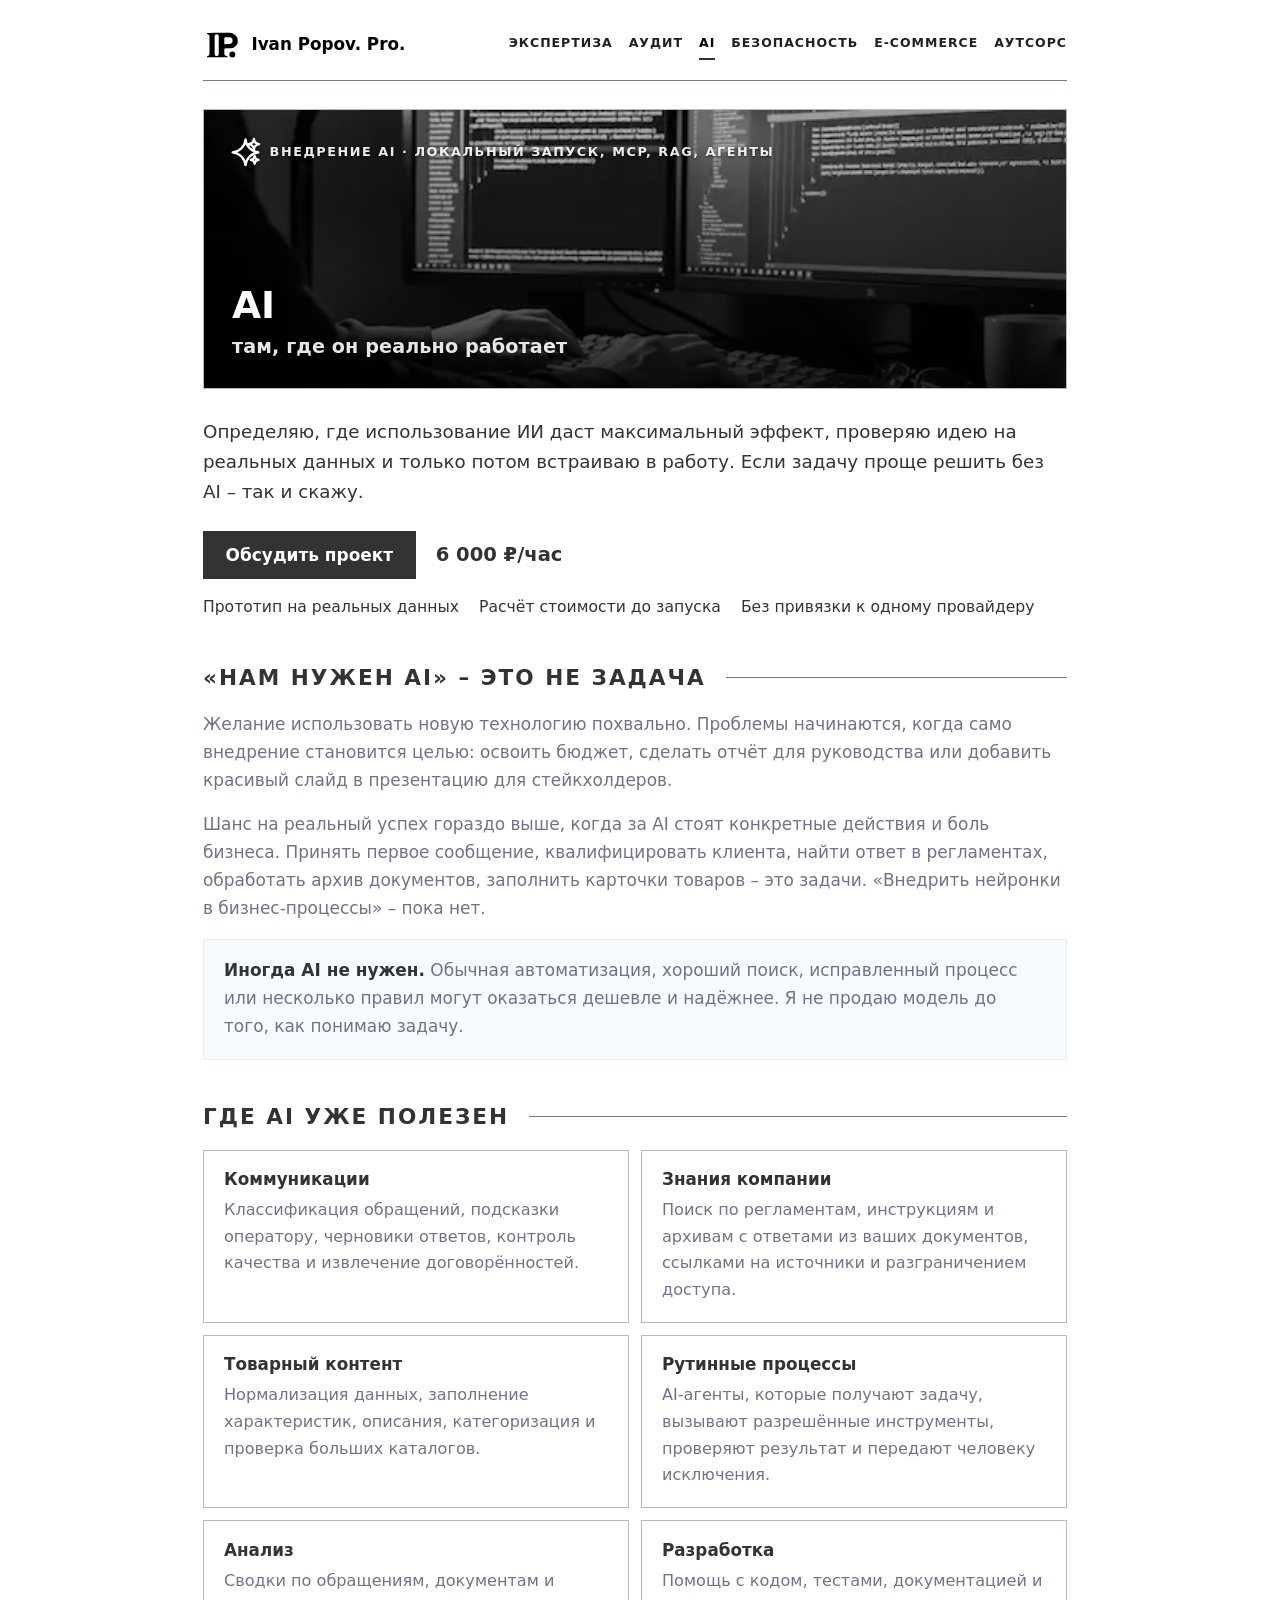
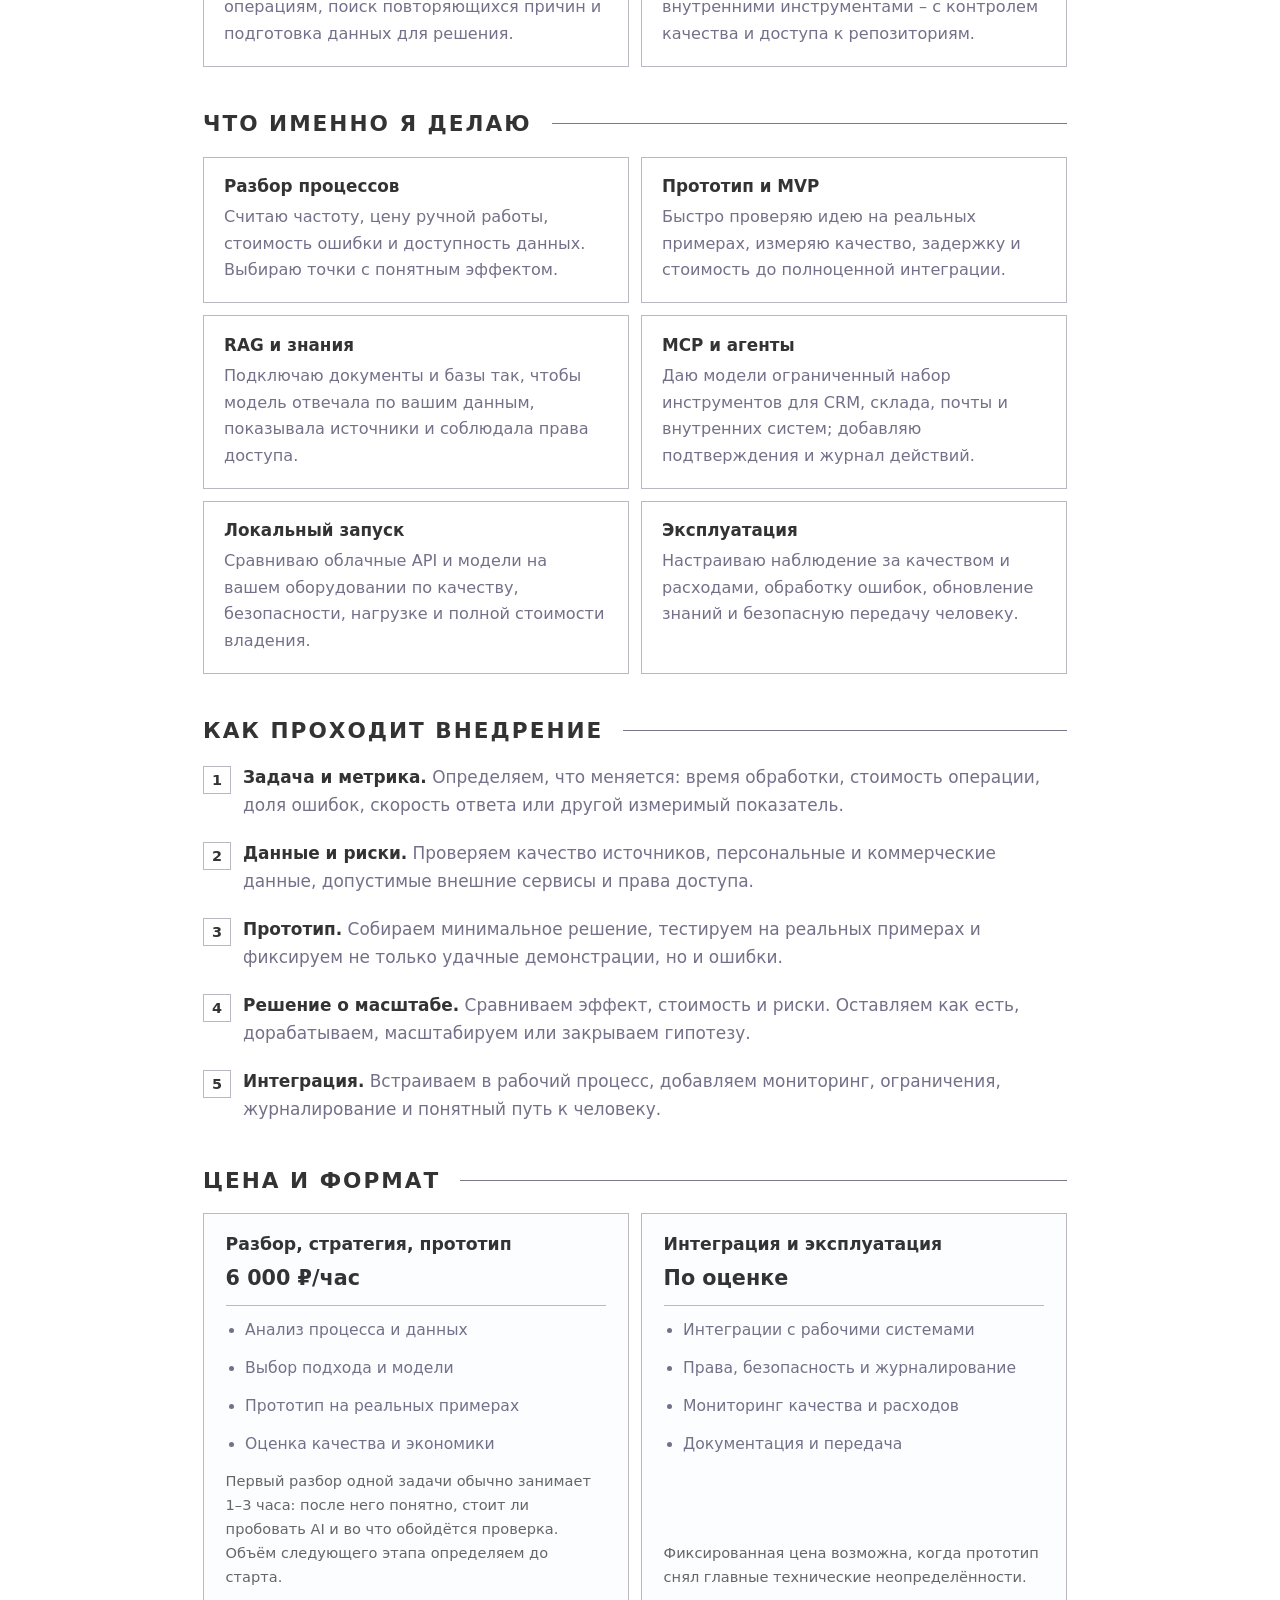
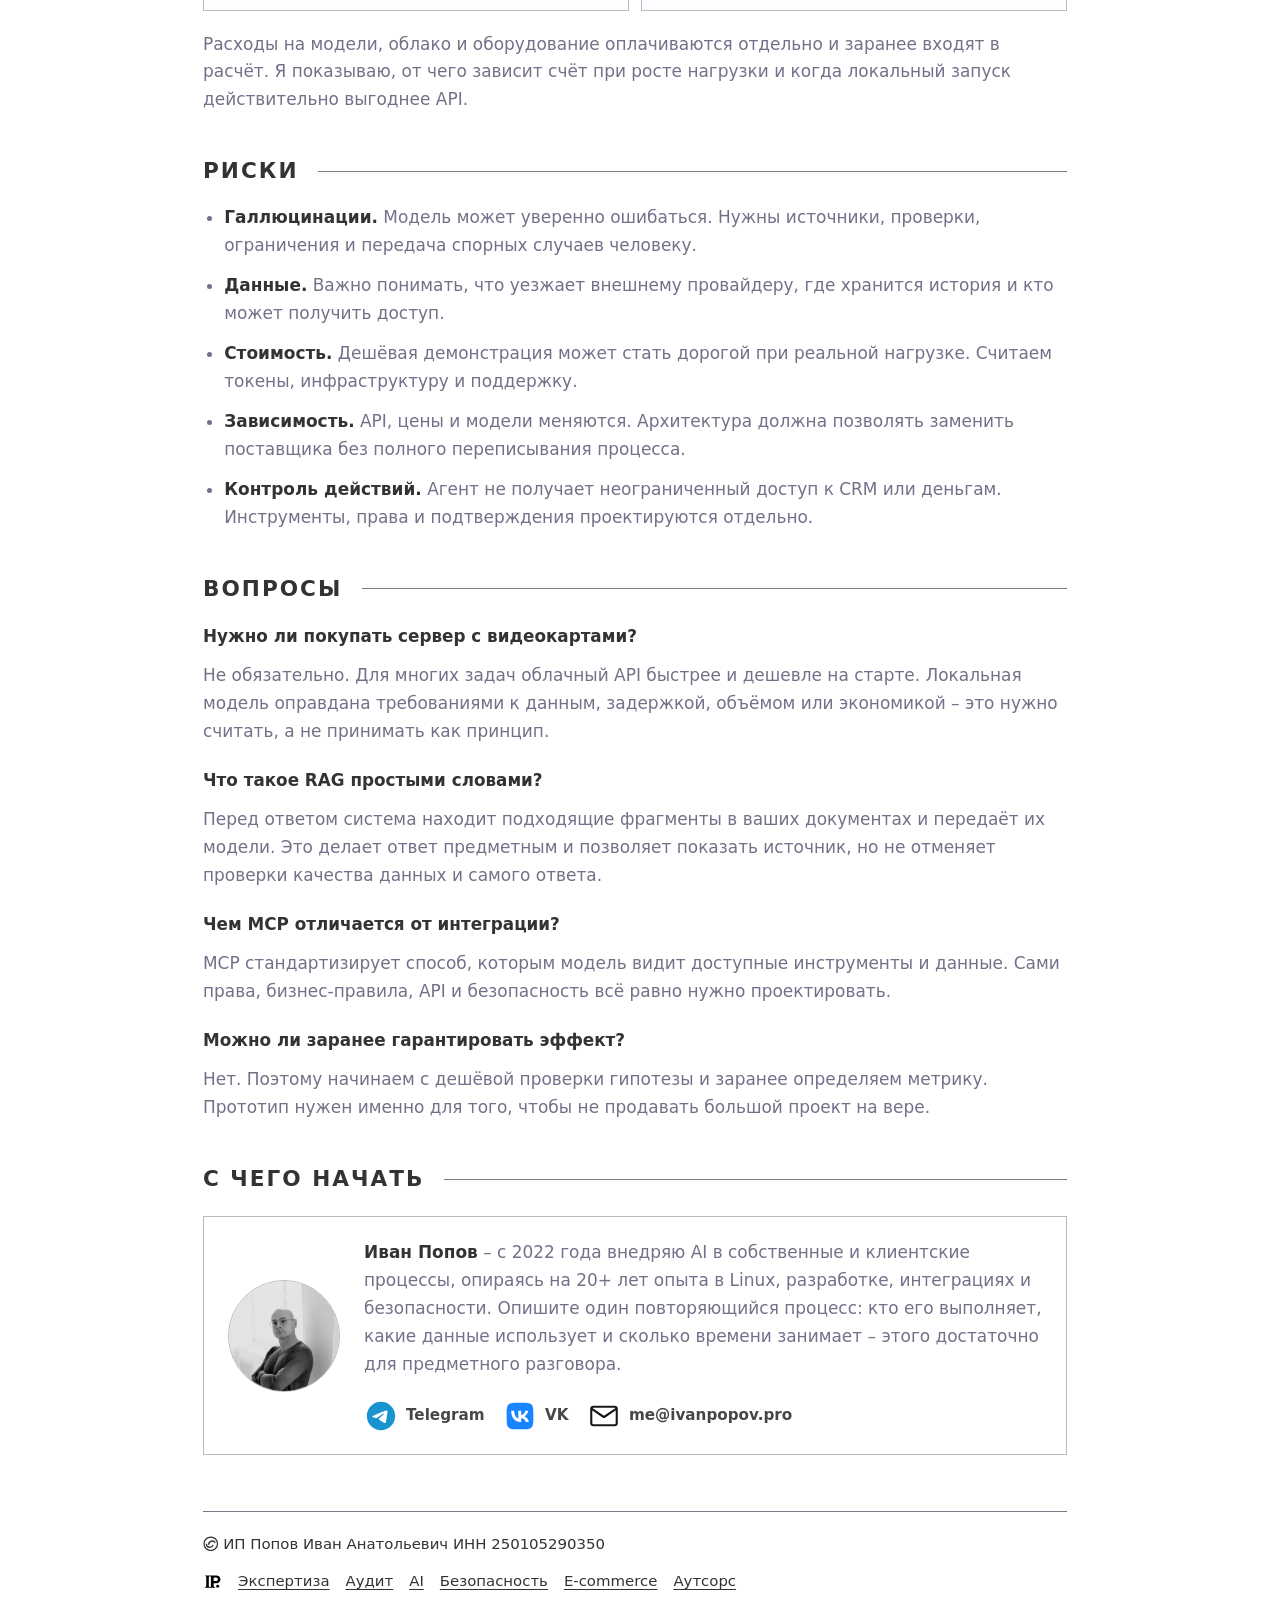
==== commit fa419701: "Amend wording" ====
--- a/ai/index.html
+++ b/ai/index.html
@@ -298,12 +298,12 @@
 			</div>
 			<nav aria-label="Навигация">
 				<a class="landing-footer__home" href="/" aria-label="Главная"><img src="/static/img/assets/ip-dot.svg?v=c075da02" alt="" width="20" height="20" decoding="async"></a>
+				<a href="/expert/">Экспертиза</a>
 				<a href="/audit/">Аудит</a>
 				<a href="/ai/">AI</a>
 				<a href="/security/">Безопасность</a>
 				<a href="/ecommerce/">E-commerce</a>
 				<a href="/outsource/">Аутсорс</a>
-				<a href="/expert/">Проекты</a>
 			</nav>
 		</footer>
 	</div>
